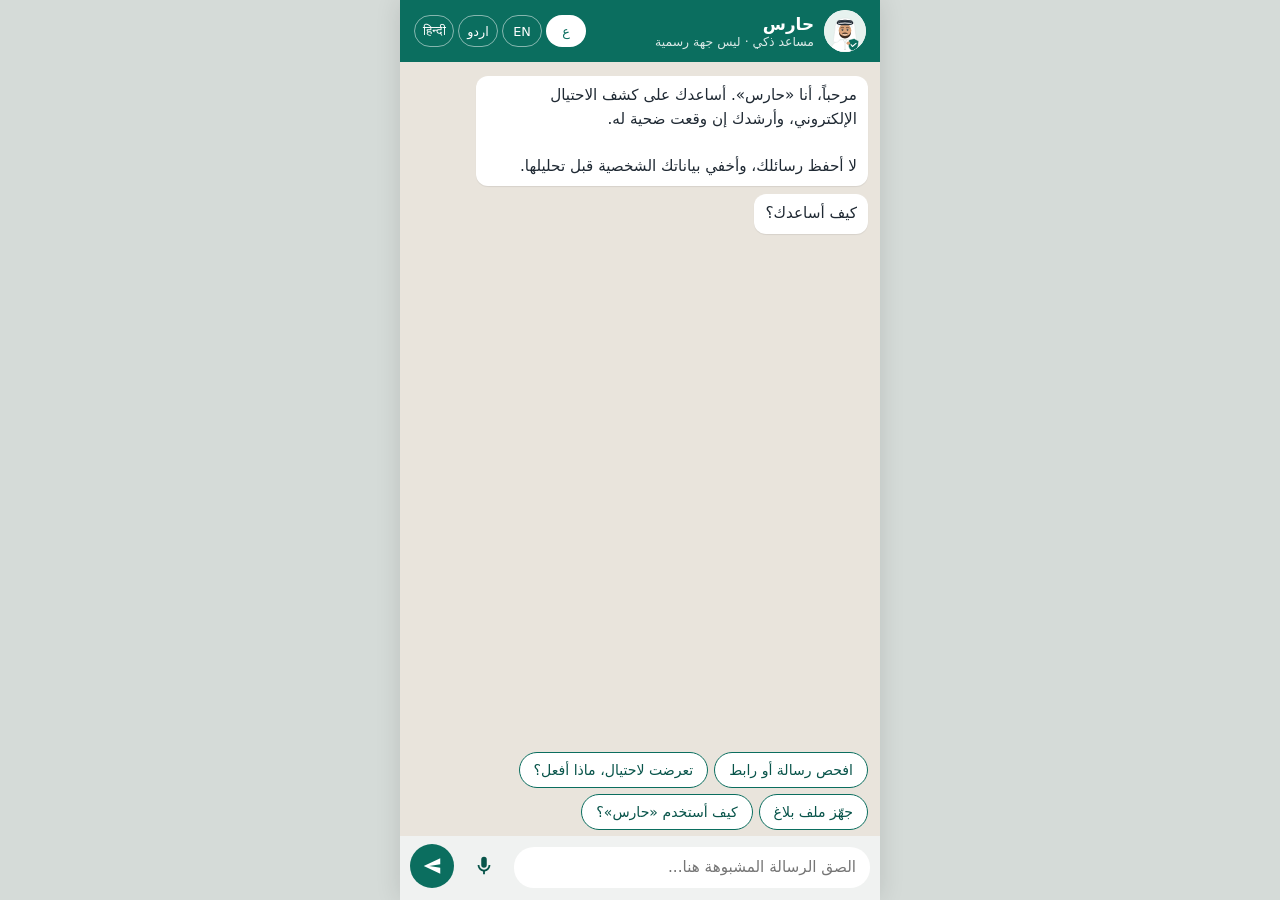
==== frontend/index.html @ fdd02b89 "Visitors (chat and dashboard): resident or visitor at sending; staying emirate, departure, nationali" ====
<!DOCTYPE html>
<html lang="ar" dir="rtl">
<head>
  <meta charset="utf-8">
  <meta name="viewport" content="width=device-width, initial-scale=1">
  <meta name="description" content="حارس: مساعد ذكي يحميك من الاحتيال والجرائم الإلكترونية">
  <title>حارس | Haris</title>
  <link rel="icon" href="haris.svg" type="image/svg+xml">
  <link rel="stylesheet" href="styles.css?v=20261121c">
</head>
<body>
  <main class="phone" aria-label="Haris chat">
    <header class="topbar">
      <div class="avatar" aria-hidden="true">
        <img src="haris.svg" alt="" width="42" height="42">
      </div>
      <div class="who">
        <h1 id="bot-name">حارس</h1>
        <p id="bot-status">مساعد ذكي · ليس جهة رسمية</p>
      </div>
      <nav class="langs" aria-label="Language">
        <button type="button" data-lang="ar" aria-pressed="true">ع</button>
        <button type="button" data-lang="en" aria-pressed="false">EN</button>
        <button type="button" data-lang="ur" aria-pressed="false">اردو</button>
        <button type="button" data-lang="hi" aria-pressed="false" lang="hi">हिन्दी</button>
      </nav>
    </header>

    <section id="chat" class="chat" aria-live="polite" aria-relevant="additions"></section>

    <div id="chips" class="chips" role="group" aria-label="Quick replies"></div>

    <div id="pending" class="pending" aria-live="polite"></div>

    <form id="composer" class="composer" autocomplete="off">
      <button id="attach" class="tool" type="button" aria-label="إرفاق لقطة شاشة" hidden>
        <svg viewBox="0 0 24 24" width="22" height="22" aria-hidden="true"><path fill="currentColor" d="M16.5 6.5v10a4.5 4.5 0 0 1-9 0V5a3 3 0 0 1 6 0v10.5a1.5 1.5 0 0 1-3 0V6.5H9v9a3 3 0 0 0 6 0V5a4.5 4.5 0 0 0-9 0v11.5a6 6 0 0 0 12 0v-10h-1.5Z"/></svg>
      </button>
      <input id="file" type="file" accept="image/*" multiple hidden>
      <label for="input" class="sr-only" id="input-label">اكتب رسالتك</label>
      <textarea id="input" rows="1" maxlength="5000" placeholder="الصق الرسالة المشبوهة هنا..."></textarea>
      <button id="mic" class="tool" type="button" aria-label="تحدّث بدل الكتابة" aria-pressed="false" hidden>
        <svg viewBox="0 0 24 24" width="22" height="22" aria-hidden="true"><path fill="currentColor" d="M12 14a3 3 0 0 0 3-3V5a3 3 0 0 0-6 0v6a3 3 0 0 0 3 3Zm5-3a5 5 0 0 1-10 0H5a7 7 0 0 0 6 6.92V21h2v-3.08A7 7 0 0 0 19 11h-2Z"/></svg>
      </button>
      <button id="send" type="submit" aria-label="Send">
        <svg viewBox="0 0 24 24" width="22" height="22" aria-hidden="true"><path fill="currentColor" d="M3 20.5 21 12 3 3.5v6.6L15 12 3 13.9v6.6Z"/></svg>
      </button>
    </form>
  </main>
  <script src="app.js?v=20261121e"></script>
</body>
</html>
---- frontend/styles.css ----
:root {
  --brand: #0b6e5f;
  --brand-dark: #08544a;
  --bg: #e9e4dc;
  --bubble-in: #ffffff;
  --bubble-out: #d7f5d0;
  --text: #1f2933;
  --muted: #5b6770;
  --high: #b42318;
  --high-bg: #fde8e7;
  --medium: #b54708;
  --medium-bg: #fef0dc;
  --low: #1d6b3a;
  --low-bg: #e3f4e8;
  --radius: 12px;
  font-family: system-ui, "Segoe UI", Tahoma, "Noto Sans Arabic", sans-serif;
}

* { box-sizing: border-box; }

body {
  margin: 0;
  min-height: 100vh;
  background: #d5dbd8;
  color: var(--text);
  display: flex;
  justify-content: center;
}

.phone {
  width: 100%;
  max-width: 480px;
  height: 100vh;
  display: flex;
  flex-direction: column;
  background: var(--bg);
  box-shadow: 0 0 24px rgba(0, 0, 0, .12);
}

.topbar {
  display: flex;
  align-items: center;
  gap: 10px;
  padding: 10px 14px;
  background: var(--brand);
  color: #fff;
}

.avatar {
  width: 42px;
  height: 42px;
  border-radius: 50%;
  background: #fff;
  overflow: hidden;
  flex: none;
}
.avatar img { width: 100%; height: 100%; display: block; }

.who { flex: 1; min-width: 0; }
.who h1 { margin: 0; font-size: 1.05rem; }
.who p { margin: 0; font-size: .78rem; opacity: .85; }

.langs { display: flex; gap: 4px; }
.langs button {
  min-width: 40px;
  min-height: 32px;
  border: 1px solid rgba(255, 255, 255, .5);
  background: transparent;
  color: #fff;
  border-radius: 16px;
  font: inherit;
  font-size: .8rem;
  cursor: pointer;
}
.langs button[aria-pressed="true"] { background: #fff; color: var(--brand); }

.chat {
  flex: 1;
  overflow-y: auto;
  padding: 14px 12px 8px;
  display: flex;
  flex-direction: column;
  gap: 8px;
}

.msg {
  max-width: 86%;
  padding: 8px 11px;
  border-radius: var(--radius);
  background: var(--bubble-in);
  line-height: 1.55;
  font-size: .95rem;
  white-space: pre-wrap;
  word-wrap: break-word;
  box-shadow: 0 1px 1px rgba(0, 0, 0, .08);
  align-self: flex-start;
}
.msg.out { background: var(--bubble-out); align-self: flex-end; }
.msg p { margin: 0 0 6px; }
.msg p:last-child { margin-bottom: 0; }
.msg ul, .msg ol { margin: 4px 0 6px; padding-inline-start: 20px; }
.msg li { margin-bottom: 3px; }
.msg h3 { margin: 8px 0 4px; font-size: .88rem; color: var(--brand-dark); }
.msg .note { font-size: .8rem; color: var(--muted); }
.msg a { color: var(--brand-dark); }

.risk {
  display: flex;
  align-items: center;
  gap: 8px;
  padding: 8px 10px;
  border-radius: 8px;
  margin-bottom: 6px;
  font-weight: 600;
}
.risk .dot { width: 12px; height: 12px; border-radius: 50%; flex: none; }
.risk.high { background: var(--high-bg); color: var(--high); }
.risk.high .dot { background: var(--high); }
.risk.medium { background: var(--medium-bg); color: var(--medium); }
.risk.medium .dot { background: var(--medium); }
.risk.low { background: var(--low-bg); color: var(--low); }
.risk.low .dot { background: var(--low); }
.risk .cat { font-weight: 400; font-size: .82rem; margin-inline-start: auto; }

.link-card {
  font-size: .82rem;
  background: #f4f6f5;
  border-radius: 8px;
  padding: 6px 8px;
  margin: 4px 0;
  direction: ltr;
  text-align: start;
}
.link-card code { word-break: break-all; }
.link-card .flags { direction: inherit; color: var(--high); }
.link-card.official .flags { color: var(--low); }
[dir="rtl"] .link-card .flags { direction: rtl; text-align: right; }

.contact { display: flex; justify-content: space-between; gap: 8px; padding: 4px 0; border-bottom: 1px solid #eef0ef; }
.contact:last-child { border-bottom: 0; }
.contact a { font-weight: 600; direction: ltr; white-space: nowrap; }

.actions { display: flex; flex-wrap: wrap; gap: 6px; margin-top: 6px; }
.actions button {
  border: 1px solid var(--brand);
  background: #fff;
  color: var(--brand-dark);
  border-radius: 16px;
  padding: 6px 12px;
  font: inherit;
  font-size: .85rem;
  cursor: pointer;
}

.typing { display: inline-flex; gap: 4px; padding: 12px 14px; }
.typing span { width: 7px; height: 7px; border-radius: 50%; background: #9aa5ab; animation: blink 1.2s infinite; }
.typing span:nth-child(2) { animation-delay: .2s; }
.typing span:nth-child(3) { animation-delay: .4s; }
@keyframes blink { 0%, 80%, 100% { opacity: .3; } 40% { opacity: 1; } }
@media (prefers-reduced-motion: reduce) { .typing span { animation: none; } }

.chips {
  display: flex;
  flex-wrap: wrap;
  gap: 6px;
  padding: 6px 12px;
}
.chips:empty { display: none; }
.chips button {
  min-height: 36px;
  border: 1px solid var(--brand);
  background: #fff;
  color: var(--brand-dark);
  border-radius: 18px;
  padding: 6px 14px;
  font: inherit;
  font-size: .88rem;
  cursor: pointer;
}
.chips button:hover, .actions button:hover { background: #e8f3f0; }

.composer {
  display: flex;
  align-items: flex-end;
  gap: 8px;
  padding: 8px 10px 12px;
  background: #f0f2f1;
}
.composer textarea {
  flex: 1;
  resize: none;
  max-height: 140px;
  border: 0;
  border-radius: 20px;
  padding: 10px 14px;
  font: inherit;
  font-size: .95rem;
  background: #fff;
  line-height: 1.4;
}
.composer button {
  width: 44px;
  height: 44px;
  border-radius: 50%;
  border: 0;
  background: var(--brand);
  color: #fff;
  display: grid;
  place-items: center;
  cursor: pointer;
  flex: none;
}
[dir="rtl"] .composer #send svg { transform: scaleX(-1); }
.composer button:disabled { opacity: .5; cursor: default; }

:focus-visible { outline: 3px solid #f5b400; outline-offset: 2px; }

.sr-only {
  position: absolute;
  width: 1px;
  height: 1px;
  overflow: hidden;
  clip: rect(0 0 0 0);
  white-space: nowrap;
}

/* composer tools: attach and dictate */
.composer .tool {
  background: transparent;
  color: var(--brand-dark);
}
.composer .tool:hover { background: #e2e8e6; }
.composer .tool.recording { background: var(--high); color: #fff; }
.composer [hidden] { display: none; }
@media (prefers-reduced-motion: no-preference) {
  .composer .tool.recording { animation: pulse 1.4s infinite; }
}
@keyframes pulse { 50% { opacity: .65; } }

/* screenshots waiting to be sent */
.pending { display: flex; gap: 8px; padding: 0 12px 6px; }
.pending:empty { display: none; }
.pending-item { position: relative; }
.pending-item img { width: 56px; height: 56px; object-fit: cover; border-radius: 8px; border: 1px solid #c9d3d0; display: block; }
.pending-item .remove {
  position: absolute; top: -6px; inset-inline-end: -6px;
  width: 22px; height: 22px; border-radius: 50%; border: 0;
  background: #1f2933; color: #fff; font-size: 14px; line-height: 1; cursor: pointer;
}
.msg .thumbs { display: flex; flex-wrap: wrap; gap: 6px; margin-top: 4px; }
.msg .thumbs img { width: 96px; height: 96px; object-fit: cover; border-radius: 8px; }

/* summary card before the file is made */
.summary { display: flex; flex-direction: column; margin-top: 4px; }
.summary-row {
  display: grid; grid-template-columns: 6.5em 1fr auto; gap: 8px; align-items: start;
  padding: 6px 0; border-bottom: 1px solid #eef0ef;
}
.summary-row:last-child { border-bottom: 0; }
.summary-label { color: var(--muted); font-size: .85rem; }
.summary-value { white-space: pre-wrap; word-break: break-word; }
.summary-value.empty { color: #9aa5ab; }
.summary-edit {
  border: 0; background: transparent; color: var(--brand-dark); font: inherit; font-size: .82rem;
  text-decoration: underline; cursor: pointer; padding: 2px 4px; min-height: 28px;
}

/* ---- Campaign radar ---- */
.official-alert { border: 2px solid var(--high); background: #fdecea; border-radius: 10px; padding: 10px 12px; margin: 4px 0 8px; }
.official-alert strong { display: block; color: var(--high); margin-bottom: 4px; }
.official-alert p { margin: 0 0 6px; }
.official-alert .badge { display: inline-block; font-size: 12px; padding: 1px 8px; border-radius: 999px; background: #fff; border: 1px solid var(--high); color: var(--high); }
.radar-line { background: #fff7e0; border-inline-start: 3px solid #f5b400; padding: 6px 10px; border-radius: 6px; font-size: 14px; }

/* ---- How to use ---- */
.guide { padding-inline-start: 22px; margin: 6px 0 8px; }
.guide li { margin-bottom: 8px; }
.guide strong { display: block; color: var(--brand-dark, #0a4740); }

/* Reports sent to the authority (demo): status and messages from the authority */
.case-card { border: 1px solid var(--line, #dde3e8); border-inline-start: 5px solid var(--brand, #0b6e5f); border-radius: 12px; padding: 8px 12px; margin: 6px 0; background: #fff; }
.case-card.new { border-inline-start-color: #98a2ab; }
.case-card.info_requested { border-inline-start-color: #b54708; }
.case-card.closed { opacity: 0.75; }
.case-events { margin: 6px 0 0; padding-inline-start: 18px; font-size: 0.92em; }
.case-events li { margin: 3px 0; }
.case-events q { display: block; quotes: none; background: #f4f6f8; border-radius: 8px; padding: 4px 8px; margin-top: 3px; white-space: pre-wrap; }
.case-events .case-original { display: block; color: var(--muted); font-size: 0.85em; margin-top: 2px; }
.case-events .case-from { display: block; color: var(--brand-dark); font-weight: 700; font-size: 0.82em; margin-top: 3px; }
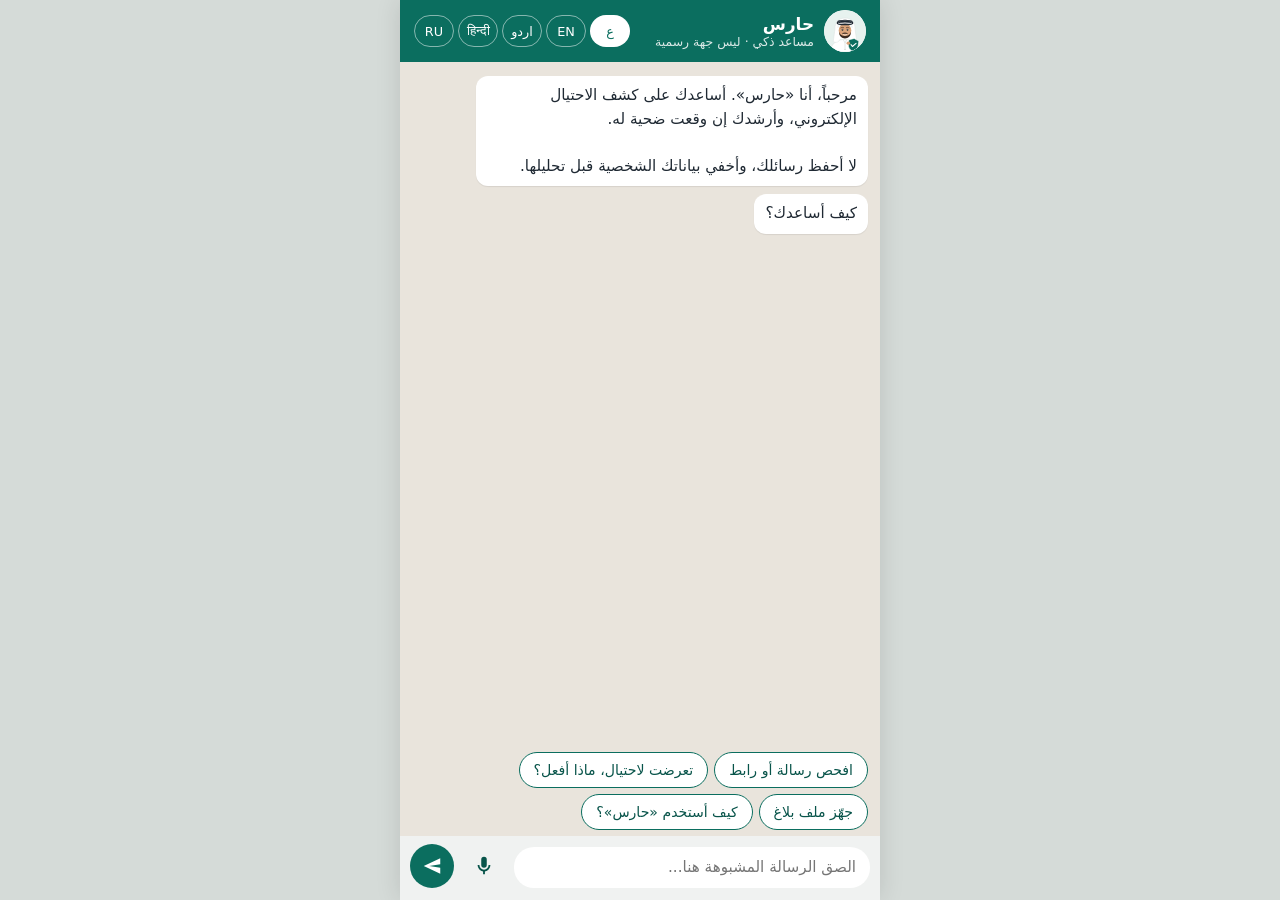
==== commit 5cf0a545: "Russian as a fifth language: chat, results, plans, report, WhatsApp, alerts and inbox texts; Cyrilli" ====
--- a/frontend/index.html
+++ b/frontend/index.html
@@ -23,6 +23,7 @@
         <button type="button" data-lang="en" aria-pressed="false">EN</button>
         <button type="button" data-lang="ur" aria-pressed="false">اردو</button>
         <button type="button" data-lang="hi" aria-pressed="false" lang="hi">हिन्दी</button>
+        <button type="button" data-lang="ru" aria-pressed="false" lang="ru">RU</button>
       </nav>
     </header>
 
@@ -47,6 +48,6 @@
       </button>
     </form>
   </main>
-  <script src="app.js?v=20261121e"></script>
+  <script src="app.js?v=20261121g"></script>
 </body>
 </html>
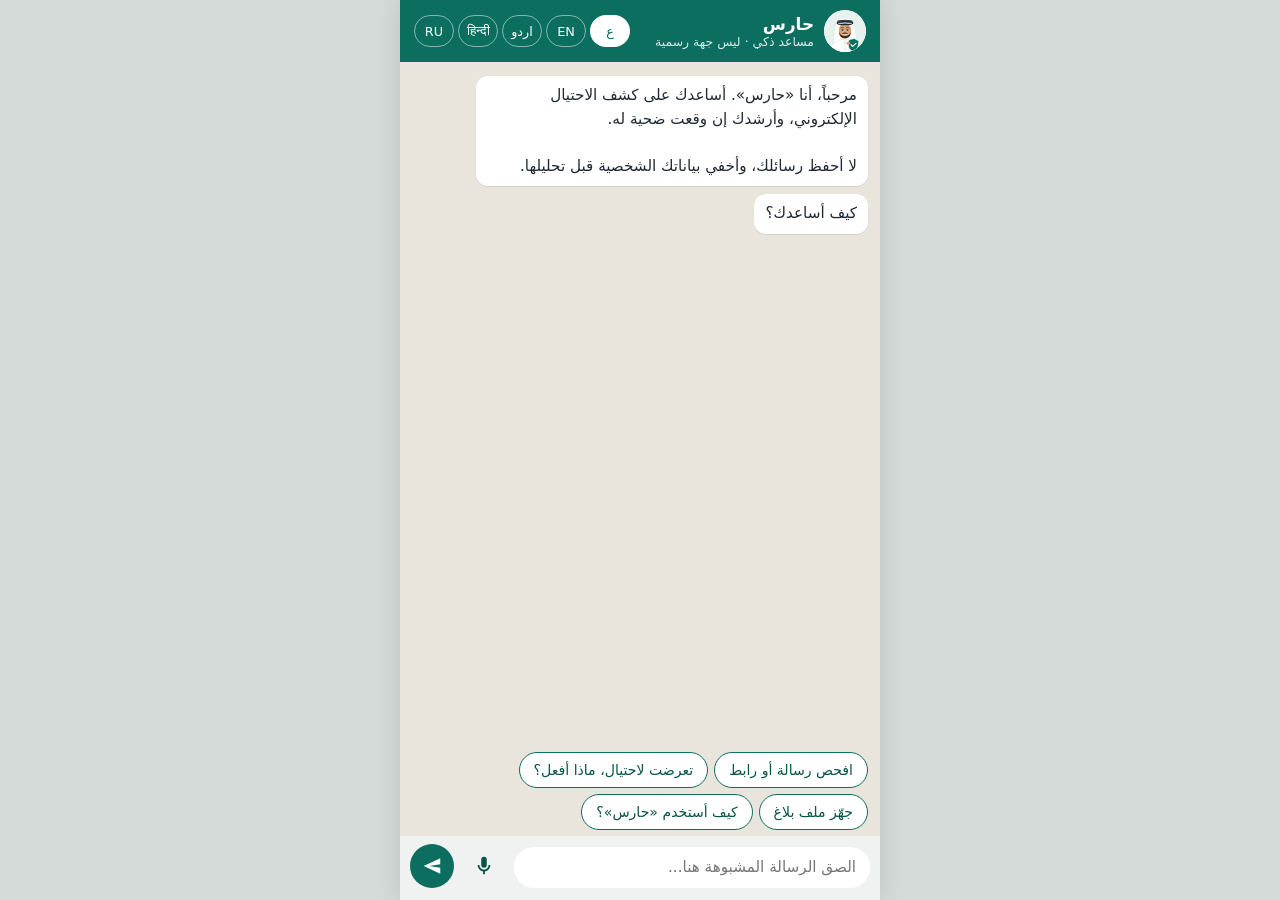
==== commit cc766927: "Children: guided by Haris, report handed to the Child Protection Centre (116111, Hemayati) or sent b" ====
--- a/frontend/index.html
+++ b/frontend/index.html
@@ -48,6 +48,6 @@
       </button>
     </form>
   </main>
-  <script src="app.js?v=20261121g"></script>
+  <script src="app.js?v=20261121h"></script>
 </body>
 </html>
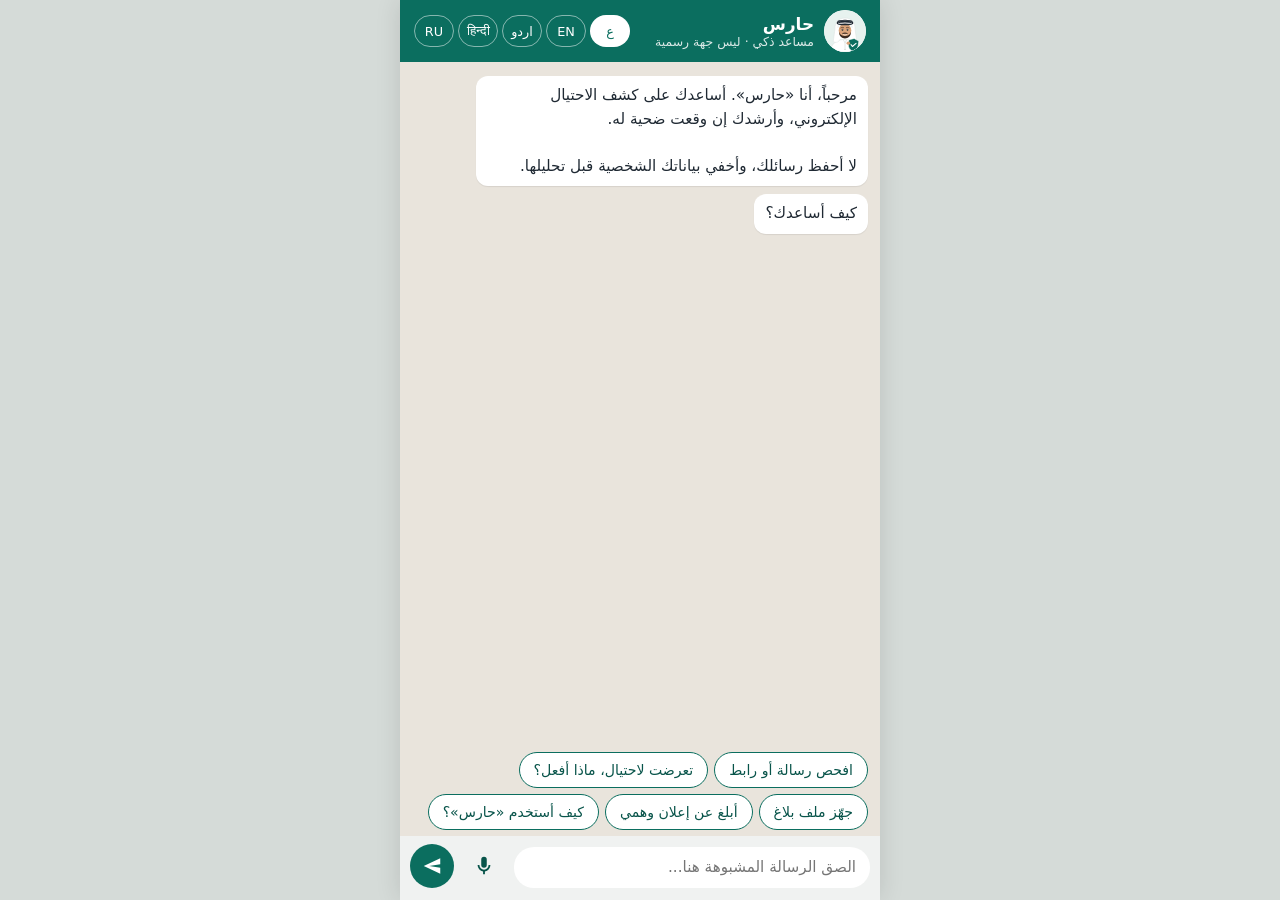
==== commit b1aa9153: "Install Haris on the phone as an app, without WhatsApp or a store The web chat becomes a PWA: a mani" ====
--- a/frontend/index.html
+++ b/frontend/index.html
@@ -3,10 +3,17 @@
 <head>
   <meta charset="utf-8">
   <meta name="viewport" content="width=device-width, initial-scale=1">
+  <meta name="theme-color" content="#0b6e5f">
+  <meta name="apple-mobile-web-app-capable" content="yes">
+  <meta name="mobile-web-app-capable" content="yes">
+  <meta name="apple-mobile-web-app-title" content="حارس">
+  <meta name="apple-mobile-web-app-status-bar-style" content="default">
   <meta name="description" content="حارس: مساعد ذكي يحميك من الاحتيال والجرائم الإلكترونية">
   <title>حارس | Haris</title>
   <link rel="icon" href="haris.svg" type="image/svg+xml">
-  <link rel="stylesheet" href="styles.css?v=20261121c">
+  <link rel="manifest" href="manifest.json">
+  <link rel="apple-touch-icon" href="icons/apple-touch-icon.png">
+  <link rel="stylesheet" href="styles.css?v=20261124a">
 </head>
 <body>
   <main class="phone" aria-label="Haris chat">
@@ -49,5 +56,6 @@
     </form>
   </main>
   <script src="app.js?v=20261121h"></script>
+  <script src="pwa.js?v=20261124a" defer></script>
 </body>
 </html>
--- a/frontend/styles.css
+++ b/frontend/styles.css
@@ -31,6 +31,7 @@
   width: 100%;
   max-width: 480px;
   height: 100vh;
+  height: 100dvh;
   display: flex;
   flex-direction: column;
   background: var(--bg);
@@ -136,6 +137,21 @@
 .link-card.official .flags { color: var(--low); }
 [dir="rtl"] .link-card .flags { direction: rtl; text-align: right; }
 
+.site-card {
+  margin-top: 6px;
+  padding: 6px 8px;
+  border-radius: 6px;
+  background: #fff;
+  border: 1px solid #e3e7e5;
+  border-inline-start: 3px solid var(--low);
+}
+.site-card.risky { border-inline-start-color: var(--high); }
+.site-head { font-weight: 700; font-size: .78rem; direction: inherit; }
+.site-title, .site-facts, .site-clean { font-size: .76rem; color: #5b6560; direction: inherit; }
+.site-title { font-weight: 600; color: #2d3330; }
+.site-card ul { margin: 4px 0 0; padding-inline-start: 16px; direction: inherit; }
+.site-card li { font-size: .78rem; color: var(--high); }
+
 .contact { display: flex; justify-content: space-between; gap: 8px; padding: 4px 0; border-bottom: 1px solid #eef0ef; }
 .contact:last-child { border-bottom: 0; }
 .contact a { font-weight: 600; direction: ltr; white-space: nowrap; }
@@ -287,3 +303,41 @@
 .case-events q { display: block; quotes: none; background: #f4f6f8; border-radius: 8px; padding: 4px 8px; margin-top: 3px; white-space: pre-wrap; }
 .case-events .case-original { display: block; color: var(--muted); font-size: 0.85em; margin-top: 2px; }
 .case-events .case-from { display: block; color: var(--brand-dark); font-weight: 700; font-size: 0.82em; margin-top: 3px; }
+
+/* Install bar: shown when the phone can install Haris as an app */
+.install-bar {
+  display: flex;
+  align-items: center;
+  gap: 10px;
+  padding: 8px 12px;
+  background: #fff;
+  border-bottom: 1px solid rgba(0, 0, 0, .08);
+}
+.install-bar img { border-radius: 9px; flex: none; }
+.install-text { flex: 1; min-width: 0; display: flex; flex-direction: column; gap: 2px; }
+.install-title { font-size: 14px; color: var(--text); }
+.install-hint { font-size: 12px; color: var(--muted); }
+.install-go {
+  flex: none;
+  border: 0;
+  border-radius: 18px;
+  padding: 7px 16px;
+  background: var(--brand);
+  color: #fff;
+  font: inherit;
+  font-size: 14px;
+  cursor: pointer;
+}
+.install-close {
+  flex: none;
+  width: 32px;
+  height: 32px;
+  border: 0;
+  border-radius: 50%;
+  background: transparent;
+  color: var(--muted);
+  font-size: 22px;
+  line-height: 1;
+  cursor: pointer;
+}
+.install-go:focus-visible, .install-close:focus-visible { outline: 2px solid var(--brand-dark); outline-offset: 2px; }
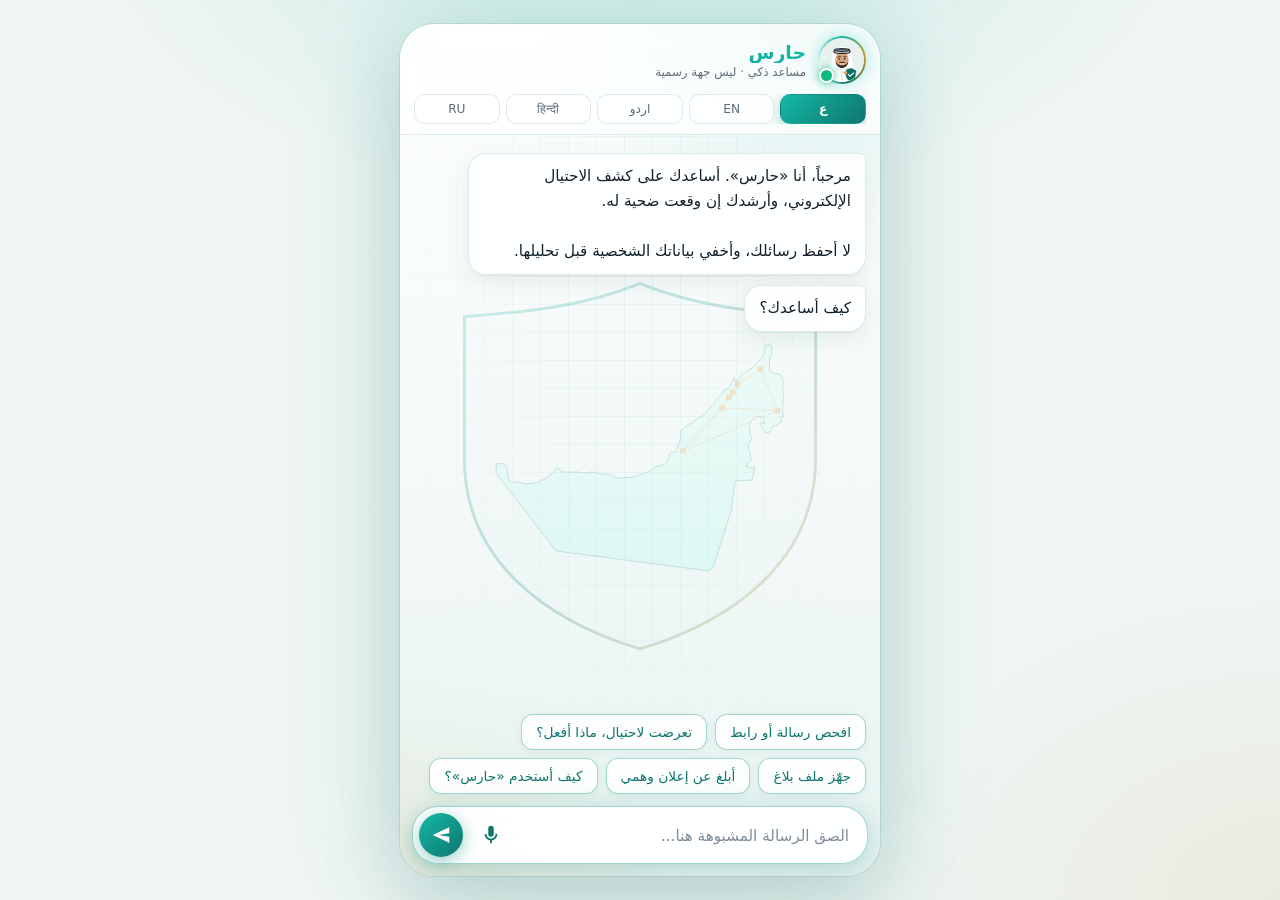
==== commit 9b6c07ff: "Chat redesign: a light assistant from the future, the UAE under a shield, and an opening The chat mo" ====
--- a/frontend/index.html
+++ b/frontend/index.html
@@ -3,7 +3,7 @@
 <head>
   <meta charset="utf-8">
   <meta name="viewport" content="width=device-width, initial-scale=1">
-  <meta name="theme-color" content="#0b6e5f">
+  <meta name="theme-color" content="#f6faf9">
   <meta name="apple-mobile-web-app-capable" content="yes">
   <meta name="mobile-web-app-capable" content="yes">
   <meta name="apple-mobile-web-app-title" content="حارس">
@@ -13,9 +13,27 @@
   <link rel="icon" href="haris.svg" type="image/svg+xml">
   <link rel="manifest" href="manifest.json">
   <link rel="apple-touch-icon" href="icons/apple-touch-icon.png">
-  <link rel="stylesheet" href="styles.css?v=20261124a">
+  <link rel="stylesheet" href="styles.css?v=20261124c">
 </head>
 <body>
+  <svg class="sprite" width="0" height="0" aria-hidden="true" focusable="false"><defs><linearGradient id="g-shield" x1="0" y1="0" x2="1" y2="1"><stop offset="0" stop-color="#14b8a6"/><stop offset=".55" stop-color="#0f766e"/><stop offset="1" stop-color="#c8942f"/></linearGradient><linearGradient id="g-land" x1="0" y1="0" x2="0" y2="1"><stop offset="0" stop-color="#ccfbf1"/><stop offset="1" stop-color="#99f6e4"/></linearGradient></defs><symbol id="uae" viewBox="-8 -8 1016 805"><path pathLength="1" d="M976.7 102.5 L988.9 108.8 L992.8 112.0 L997.3 129.1 L996.6 141.4 L995.5 151.6 L996.6 160.5 L998.8 169.7 L1000.0 174.6 L998.1 188.1 L995.0 224.7 L994.7 229.3 L994.8 232.1 L998.3 252.7 L993.8 253.3 L991.1 254.9 L990.2 256.7 L991.1 264.8 L991.3 267.6 L989.7 271.9 L983.7 274.8 L980.3 277.7 L978.9 280.6 L976.6 282.4 L967.6 286.0 L959.8 288.0 L957.9 297.9 L950.4 307.2 L942.2 308.6 L936.5 307.9 L933.9 306.5 L916.5 277.3 L920.2 273.0 L926.4 275.1 L931.1 278.6 L927.7 260.2 L925.2 255.8 L920.5 253.2 L915.6 252.1 L909.1 251.9 L904.3 253.3 L897.3 257.2 L892.6 261.2 L888.3 266.2 L881.7 274.1 L879.6 280.0 L881.7 309.8 L882.9 316.2 L887.9 328.1 L881.4 340.3 L874.9 347.4 L878.3 367.6 L882.9 381.4 L885.7 404.3 L868.4 424.3 L885.7 431.6 L899.6 427.1 L889.2 472.9 L830.7 476.7 L816.3 582.8 L755.5 772.0 L741.6 789.3 L208.4 719.4 L0.0 450.0 L0.2 417.1 L8.3 416.2 L29.7 417.0 L39.7 435.9 L38.9 441.8 L39.5 447.2 L42.7 466.5 L45.2 473.7 L48.5 477.2 L56.4 479.4 L73.1 479.6 L104.8 486.8 L130.1 483.6 L135.1 482.7 L139.9 481.3 L155.8 476.2 L177.3 464.7 L195.8 448.9 L208.0 432.9 L217.4 431.7 L223.1 438.6 L228.0 444.7 L247.8 445.5 L283.5 445.2 L306.8 448.9 L312.0 448.3 L325.6 445.6 L342.0 445.6 L363.1 453.2 L381.7 452.1 L391.1 452.4 L405.6 456.6 L411.3 460.6 L413.5 464.6 L417.7 466.6 L477.4 463.0 L529.4 444.3 L542.5 434.8 L554.9 426.9 L583.2 419.0 L592.7 411.3 L598.8 400.0 L601.5 392.8 L603.2 382.8 L608.4 376.6 L617.6 377.6 L623.6 375.8 L643.1 325.0 L639.7 312.1 L639.2 305.8 L651.2 293.4 L700.9 258.6 L713.4 253.4 L715.6 251.8 L722.5 246.6 L725.9 243.8 L739.1 228.4 L749.2 216.2 L752.0 212.7 L754.9 209.0 L757.3 204.9 L759.8 201.1 L767.0 192.2 L775.0 183.5 L780.1 178.0 L781.0 176.6 L789.1 165.3 L800.6 157.8 L803.6 154.8 L809.3 153.2 L814.8 142.8 L817.1 139.6 L820.0 130.9 L822.0 124.4 L825.2 118.6 L829.5 114.9 L829.7 116.6 L825.8 122.6 L826.5 127.7 L834.0 127.5 L843.8 125.2 L845.0 120.8 L847.0 114.8 L856.1 105.4 L867.8 96.7 L891.2 83.1 L925.6 46.1 L929.5 35.5 L935.8 13.2 L937.1 4.2 L952.4 0.0 L959.1 15.8 L955.0 40.2 L949.5 57.5 L949.8 79.8 L951.1 95.6 L953.6 96.4 L958.7 98.1 L970.1 104.7 L976.7 102.5 Z"/></symbol></svg>
+  <div id="splash" class="splash" aria-hidden="true">
+    <svg class="splash-art" viewBox="-300 -330 1600 1520">
+      <path class="sh-glow" d="M500 -210 C690 -130 900 -110 1110 -95 L1110 400 C1110 750 830 960 500 1060 C170 960 -110 750 -110 400 L-110 -95 C100 -110 310 -130 500 -210 Z"/>
+      <path class="sh-line" pathLength="1" d="M500 -210 C690 -130 900 -110 1110 -95 L1110 400 C1110 750 830 960 500 1060 C170 960 -110 750 -110 400 L-110 -95 C100 -110 310 -130 500 -210 Z"/>
+      <use class="land" href="#uae" x="-8" y="-8" width="1016" height="805"/>
+      <use class="coast" href="#uae" x="-8" y="-8" width="1016" height="805"/>
+      <line class="link l1" pathLength="1" x1="650" y1="372" x2="785" y2="222"/><line class="link l2" pathLength="1" x1="785" y1="222" x2="808" y2="186"/><line class="link l3" pathLength="1" x1="808" y1="186" x2="822" y2="168"/><line class="link l4" pathLength="1" x1="822" y1="168" x2="838" y2="140"/><line class="link l5" pathLength="1" x1="838" y1="140" x2="918" y2="88"/><line class="link l6" pathLength="1" x1="918" y1="88" x2="978" y2="232"/><line class="link l7" pathLength="1" x1="978" y1="232" x2="785" y2="222"/><line class="link l8" pathLength="1" x1="650" y1="372" x2="978" y2="232"/>
+      <g class="node n1"><circle class="ripple" cx="650" cy="372" r="14"/><circle class="core" cx="650" cy="372" r="11"/></g><g class="node n2"><circle class="ripple" cx="785" cy="222" r="14"/><circle class="core" cx="785" cy="222" r="11"/></g><g class="node n3"><circle class="ripple" cx="808" cy="186" r="14"/><circle class="core" cx="808" cy="186" r="11"/></g><g class="node n4"><circle class="ripple" cx="822" cy="168" r="14"/><circle class="core" cx="822" cy="168" r="11"/></g><g class="node n5"><circle class="ripple" cx="838" cy="140" r="14"/><circle class="core" cx="838" cy="140" r="11"/></g><g class="node n6"><circle class="ripple" cx="918" cy="88" r="14"/><circle class="core" cx="918" cy="88" r="11"/></g><g class="node n7"><circle class="ripple" cx="978" cy="232" r="14"/><circle class="core" cx="978" cy="232" r="11"/></g>
+      <g class="threat t1"><circle class="bug" cx="-110" cy="150" r="40"/><circle class="burst" cx="-110" cy="150" r="40"/></g><g class="threat t2"><circle class="bug" cx="1110" cy="60" r="40"/><circle class="burst" cx="1110" cy="60" r="40"/></g><g class="threat t3"><circle class="bug" cx="-60" cy="700" r="40"/><circle class="burst" cx="-60" cy="700" r="40"/></g><g class="threat t4"><circle class="bug" cx="1050" cy="690" r="40"/><circle class="burst" cx="1050" cy="690" r="40"/></g><g class="threat t5"><circle class="bug" cx="500" cy="-205" r="40"/><circle class="burst" cx="500" cy="-205" r="40"/></g><g class="threat t6"><circle class="bug" cx="260" cy="1000" r="40"/><circle class="burst" cx="260" cy="1000" r="40"/></g>
+    </svg>
+    <div class="splash-text">
+      <strong>حارس</strong>
+      <span>درعك الذكي ضد الجرائم الإلكترونية في الإمارات</span>
+      <small>HARIS · مساعد ذكي · ليس جهة رسمية</small>
+    </div>
+  </div>
+  <script src="splash.js?v=20261124a"></script>
   <main class="phone" aria-label="Haris chat">
     <header class="topbar">
       <div class="avatar" aria-hidden="true">
@@ -33,6 +51,15 @@
         <button type="button" data-lang="ru" aria-pressed="false" lang="ru">RU</button>
       </nav>
     </header>
+
+    <div class="guard-map" aria-hidden="true">
+      <svg viewBox="-160 -260 1320 1360">
+        <path class="sh" d="M500 -210 C690 -130 900 -110 1110 -95 L1110 400 C1110 750 830 960 500 1060 C170 960 -110 750 -110 400 L-110 -95 C100 -110 310 -130 500 -210 Z"/>
+        <use class="land" href="#uae" x="-8" y="-8" width="1016" height="805"/>
+        <line class="link l1" pathLength="1" x1="650" y1="372" x2="785" y2="222"/><line class="link l2" pathLength="1" x1="785" y1="222" x2="808" y2="186"/><line class="link l3" pathLength="1" x1="808" y1="186" x2="822" y2="168"/><line class="link l4" pathLength="1" x1="822" y1="168" x2="838" y2="140"/><line class="link l5" pathLength="1" x1="838" y1="140" x2="918" y2="88"/><line class="link l6" pathLength="1" x1="918" y1="88" x2="978" y2="232"/><line class="link l7" pathLength="1" x1="978" y1="232" x2="785" y2="222"/><line class="link l8" pathLength="1" x1="650" y1="372" x2="978" y2="232"/>
+        <g class="node n1"><circle class="ripple" cx="650" cy="372" r="14"/><circle class="core" cx="650" cy="372" r="11"/></g><g class="node n2"><circle class="ripple" cx="785" cy="222" r="14"/><circle class="core" cx="785" cy="222" r="11"/></g><g class="node n3"><circle class="ripple" cx="808" cy="186" r="14"/><circle class="core" cx="808" cy="186" r="11"/></g><g class="node n4"><circle class="ripple" cx="822" cy="168" r="14"/><circle class="core" cx="822" cy="168" r="11"/></g><g class="node n5"><circle class="ripple" cx="838" cy="140" r="14"/><circle class="core" cx="838" cy="140" r="11"/></g><g class="node n6"><circle class="ripple" cx="918" cy="88" r="14"/><circle class="core" cx="918" cy="88" r="11"/></g><g class="node n7"><circle class="ripple" cx="978" cy="232" r="14"/><circle class="core" cx="978" cy="232" r="11"/></g>
+      </svg>
+    </div>
 
     <section id="chat" class="chat" aria-live="polite" aria-relevant="additions"></section>
 
--- a/frontend/styles.css
+++ b/frontend/styles.css
@@ -1,19 +1,29 @@
+/* Haris: a smart assistant from the future. Light pearl surfaces, an emerald pulse, a touch of gold,
+   and the UAE map under a shield. */
 :root {
-  --brand: #0b6e5f;
-  --brand-dark: #08544a;
-  --bg: #e9e4dc;
-  --bubble-in: #ffffff;
-  --bubble-out: #d7f5d0;
-  --text: #1f2933;
-  --muted: #5b6770;
-  --high: #b42318;
-  --high-bg: #fde8e7;
-  --medium: #b54708;
-  --medium-bg: #fef0dc;
-  --low: #1d6b3a;
-  --low-bg: #e3f4e8;
-  --radius: 12px;
-  font-family: system-ui, "Segoe UI", Tahoma, "Noto Sans Arabic", sans-serif;
+  --pearl: #f6faf9;
+  --mint: #e6f4f1;
+  --surface: rgba(255, 255, 255, .86);
+  --surface-2: rgba(255, 255, 255, .94);
+  --line: rgba(15, 118, 110, .14);
+  --line-strong: rgba(13, 148, 136, .38);
+  --brand: #0d9488;
+  --brand-2: #14b8a6;
+  --brand-deep: #0f766e;
+  --brand-dark: #0b5f58;
+  --gold: #c8942f;
+  --text: #10202b;
+  --muted: #5b6b77;
+  --high: #c62828;
+  --high-bg: #fff1f1;
+  --medium: #b45309;
+  --medium-bg: #fff7e8;
+  --low: #047857;
+  --low-bg: #ecfdf5;
+  --radius: 18px;
+  --shadow: 0 8px 24px rgba(15, 70, 64, .08), 0 1px 2px rgba(15, 70, 64, .06);
+  font-family: system-ui, "SF Arabic", "Segoe UI", Tahoma, "Noto Sans Arabic", sans-serif;
+  color-scheme: light;
 }
 
 * { box-sizing: border-box; }
@@ -21,215 +31,476 @@
 body {
   margin: 0;
   min-height: 100vh;
-  background: #d5dbd8;
+  background:
+    radial-gradient(900px 500px at 50% -10%, rgba(20, 184, 166, .16), transparent 60%),
+    radial-gradient(700px 500px at 100% 100%, rgba(200, 148, 47, .10), transparent 60%),
+    #eef5f3;
   color: var(--text);
   display: flex;
   justify-content: center;
 }
 
+.sprite { position: absolute; width: 0; height: 0; overflow: hidden; }
+
 .phone {
+  position: relative;
+  isolation: isolate;
   width: 100%;
   max-width: 480px;
   height: 100vh;
   height: 100dvh;
   display: flex;
   flex-direction: column;
-  background: var(--bg);
-  box-shadow: 0 0 24px rgba(0, 0, 0, .12);
-}
-
+  overflow: hidden;
+  background:
+    radial-gradient(420px 300px at 90% 0%, rgba(20, 184, 166, .16), transparent 70%),
+    radial-gradient(380px 300px at 0% 100%, rgba(200, 148, 47, .10), transparent 70%),
+    linear-gradient(180deg, #fbfdfd 0%, var(--pearl) 50%, var(--mint) 100%);
+}
+/* A faint holographic grid behind everything */
+.phone::before {
+  content: "";
+  position: absolute;
+  inset: 0;
+  z-index: -1;
+  pointer-events: none;
+  background-image:
+    linear-gradient(rgba(13, 148, 136, .06) 1px, transparent 1px),
+    linear-gradient(90deg, rgba(13, 148, 136, .06) 1px, transparent 1px);
+  background-size: 28px 28px;
+  -webkit-mask-image: radial-gradient(ellipse at 50% 35%, #000 15%, transparent 75%);
+  mask-image: radial-gradient(ellipse at 50% 35%, #000 15%, transparent 75%);
+}
+.topbar, .chat, .chips, .pending, .composer, .install-bar { position: relative; z-index: 1; }
+@media (min-width: 520px) {
+  body { align-items: center; padding: 24px 0; }
+  .phone {
+    height: min(900px, calc(100dvh - 48px));
+    border-radius: 34px;
+    box-shadow: 0 0 0 1px var(--line), 0 30px 80px rgba(15, 70, 64, .18), 0 0 120px rgba(20, 184, 166, .14);
+  }
+}
+
+/* ---- The UAE under a shield, always watching behind the conversation ---- */
+.guard-map {
+  position: absolute;
+  inset: 120px 0 90px;
+  z-index: 0;
+  display: grid;
+  place-items: center;
+  pointer-events: none;
+  opacity: .22;
+}
+.guard-map svg { width: 82%; max-width: 380px; height: auto; overflow: visible; }
+.guard-map .sh { fill: rgba(20, 184, 166, .06); stroke: url(#g-shield); stroke-width: 10; }
+.guard-map .land { fill: url(#g-land); stroke: var(--brand-deep); stroke-width: 3; }
+.guard-map .link { stroke: var(--gold); stroke-width: 4; stroke-dasharray: .03 .02; }
+.guard-map .core { fill: var(--gold); }
+.guard-map .ripple { fill: none; stroke: var(--brand); stroke-width: 4; transform-box: fill-box; transform-origin: center; opacity: 0; }
+@media (prefers-reduced-motion: no-preference) {
+  .guard-map .ripple { animation: ripple 3.6s ease-out infinite; }
+  .guard-map .n2 .ripple { animation-delay: .5s; }
+  .guard-map .n3 .ripple { animation-delay: 1s; }
+  .guard-map .n4 .ripple { animation-delay: 1.5s; }
+  .guard-map .n5 .ripple { animation-delay: 2s; }
+  .guard-map .n6 .ripple { animation-delay: 2.5s; }
+  .guard-map .n7 .ripple { animation-delay: 3s; }
+  .guard-map .link { animation: flow 6s linear infinite; }
+}
+@keyframes ripple { 0% { opacity: .9; transform: scale(1); } 100% { opacity: 0; transform: scale(4.5); } }
+@keyframes flow { to { stroke-dashoffset: -1; } }
+
+/* ---- Opening ---- */
+.splash {
+  position: fixed;
+  inset: 0;
+  z-index: 50;
+  display: flex;
+  flex-direction: column;
+  align-items: center;
+  justify-content: center;
+  gap: 8px;
+  background:
+    radial-gradient(600px 420px at 50% 38%, rgba(20, 184, 166, .18), transparent 70%),
+    linear-gradient(180deg, #fbfdfd, #e8f5f2);
+  cursor: pointer;
+  /* Without JavaScript the opening still steps aside on its own */
+  animation: splash-out .45s ease-in 4s forwards;
+}
+.splash.leave { animation: splash-out .45s ease-in forwards; }
+@keyframes splash-out { to { opacity: 0; visibility: hidden; } }
+.splash-art { width: min(78vw, 360px); height: auto; overflow: visible; }
+.splash .sh-glow { fill: rgba(20, 184, 166, .10); stroke: none; opacity: 0; }
+.splash .sh-line { fill: none; stroke: url(#g-shield); stroke-width: 14; stroke-linejoin: round; stroke-dasharray: 1; stroke-dashoffset: 1; }
+.splash .land { fill: url(#g-land); opacity: 0; }
+.splash .coast { fill: none; stroke: var(--brand-deep); stroke-width: 5; stroke-linejoin: round; stroke-dasharray: 1; stroke-dashoffset: 1; }
+.splash .link { stroke: var(--gold); stroke-width: 5; stroke-linecap: round; stroke-dasharray: 1; stroke-dashoffset: 1; }
+.splash .core { fill: var(--gold); stroke: #fff; stroke-width: 4; transform-box: fill-box; transform-origin: center; transform: scale(0); }
+.splash .ripple { fill: none; stroke: var(--brand); stroke-width: 4; transform-box: fill-box; transform-origin: center; opacity: 0; }
+.splash .bug { fill: #e53935; stroke: #fff; stroke-width: 6; opacity: 0; transform-box: fill-box; transform-origin: center; }
+.splash .burst { fill: none; stroke: #e53935; stroke-width: 6; opacity: 0; transform-box: fill-box; transform-origin: center; }
+.splash-text { display: flex; flex-direction: column; align-items: center; gap: 4px; text-align: center; padding: 0 24px; opacity: 0; }
+.splash-text strong {
+  font-size: 2.6rem;
+  line-height: 1.1;
+  background: linear-gradient(90deg, var(--brand-deep), var(--brand-2), var(--gold));
+  -webkit-background-clip: text;
+  background-clip: text;
+  color: transparent;
+}
+.splash-text span { font-size: 1rem; color: var(--text); font-weight: 600; }
+.splash-text small { font-size: .74rem; color: var(--muted); letter-spacing: .04em; }
+
+.splash.play .coast { animation: draw 1.1s ease-out .1s forwards; }
+.splash.play .land { animation: fade-in .6s ease-out .8s forwards; }
+.splash.play .node .core { animation: pop .35s cubic-bezier(.3, 1.6, .5, 1) forwards; }
+.splash.play .node .ripple { animation: ripple 1.4s ease-out forwards; }
+.splash.play .n1 .core, .splash.play .n1 .ripple { animation-delay: .9s; }
+.splash.play .n2 .core, .splash.play .n2 .ripple { animation-delay: 1s; }
+.splash.play .n3 .core, .splash.play .n3 .ripple { animation-delay: 1.08s; }
+.splash.play .n4 .core, .splash.play .n4 .ripple { animation-delay: 1.16s; }
+.splash.play .n5 .core, .splash.play .n5 .ripple { animation-delay: 1.24s; }
+.splash.play .n6 .core, .splash.play .n6 .ripple { animation-delay: 1.32s; }
+.splash.play .n7 .core, .splash.play .n7 .ripple { animation-delay: 1.4s; }
+.splash.play .link { animation: draw .5s ease-out 1.35s forwards; }
+.splash.play .sh-glow { animation: fade-in .8s ease-out 1.9s forwards; }
+.splash.play .sh-line { animation: draw 1s cubic-bezier(.6, 0, .3, 1) 1.5s forwards, shield-glow 1.2s ease-out 2.5s; }
+.splash.play .bug { animation: threat-in .7s ease-in forwards; }
+.splash.play .burst { animation: burst .6s ease-out forwards; }
+.splash.play .t1 .bug { --dx: -384px; --dy: -96px; animation-delay: 2.15s; }
+.splash.play .t2 .bug { --dx: 408px; --dy: -144px; animation-delay: 2.25s; }
+.splash.play .t3 .bug { --dx: -360px; --dy: 216px; animation-delay: 2.35s; }
+.splash.play .t4 .bug { --dx: 384px; --dy: 288px; animation-delay: 2.2s; }
+.splash.play .t5 .bug { --dx: 0px; --dy: -408px; animation-delay: 2.3s; }
+.splash.play .t6 .bug { --dx: -192px; --dy: 384px; animation-delay: 2.4s; }
+.splash.play .t1 .burst { animation-delay: 2.85s; }
+.splash.play .t2 .burst { animation-delay: 2.95s; }
+.splash.play .t3 .burst { animation-delay: 3.05s; }
+.splash.play .t4 .burst { animation-delay: 2.9s; }
+.splash.play .t5 .burst { animation-delay: 3s; }
+.splash.play .t6 .burst { animation-delay: 3.1s; }
+.splash.play .splash-text { animation: rise .6s ease-out 2.4s forwards; }
+
+@keyframes draw { to { stroke-dashoffset: 0; } }
+@keyframes fade-in { to { opacity: 1; } }
+@keyframes pop { to { transform: scale(1); } }
+@keyframes rise { from { opacity: 0; transform: translateY(10px); } to { opacity: 1; transform: none; } }
+@keyframes threat-in {
+  0% { opacity: 0; transform: translate(var(--dx), var(--dy)) scale(.6); }
+  25% { opacity: 1; }
+  95% { opacity: 1; transform: translate(0, 0) scale(1); }
+  100% { opacity: 0; transform: translate(0, 0) scale(.2); }
+}
+@keyframes burst { 0% { opacity: .9; transform: scale(1); } 100% { opacity: 0; transform: scale(3.2); } }
+@keyframes shield-glow { 0% { filter: drop-shadow(0 0 0 rgba(20, 184, 166, 0)); } 40% { filter: drop-shadow(0 0 22px rgba(20, 184, 166, .9)); } 100% { filter: drop-shadow(0 0 0 rgba(20, 184, 166, 0)); } }
+
+@media (prefers-reduced-motion: reduce) {
+  .splash .coast, .splash .link, .splash .sh-line { stroke-dashoffset: 0; }
+  .splash .land, .splash-text, .splash .sh-glow { opacity: 1; }
+  .splash .core { transform: none; }
+  .splash.play * { animation: none !important; }
+  .splash { animation-delay: 1.2s; }
+}
+
+/* ---- Header ---- */
 .topbar {
   display: flex;
+  flex-wrap: wrap;
   align-items: center;
-  gap: 10px;
-  padding: 10px 14px;
-  background: var(--brand);
+  gap: 10px 12px;
+  padding: max(12px, env(safe-area-inset-top)) 14px 10px;
+  background: rgba(255, 255, 255, .72);
+  border-bottom: 1px solid var(--line);
+  backdrop-filter: blur(14px);
+  -webkit-backdrop-filter: blur(14px);
+  color: var(--text);
+}
+
+/* Haris inside a living ring */
+.avatar {
+  position: relative;
+  width: 48px;
+  height: 48px;
+  border-radius: 50%;
+  flex: none;
+  padding: 2px;
+  box-shadow: 0 0 16px rgba(20, 184, 166, .35);
+}
+.avatar::before {
+  content: "";
+  position: absolute;
+  inset: 0;
+  border-radius: 50%;
+  background: conic-gradient(from 0deg, var(--brand-2), var(--gold), var(--brand-deep), transparent 70%, var(--brand-2));
+}
+.avatar img {
+  position: relative;
+  width: 100%;
+  height: 100%;
+  display: block;
+  border-radius: 50%;
+  background: #e9f5f2;
+}
+.avatar::after {
+  content: "";
+  position: absolute;
+  bottom: 1px;
+  inset-inline-end: 1px;
+  width: 11px;
+  height: 11px;
+  border-radius: 50%;
+  background: #10b981;
+  border: 2px solid #fff;
+  box-shadow: 0 0 8px rgba(16, 185, 129, .8);
+}
+@media (prefers-reduced-motion: no-preference) {
+  .avatar::before { animation: ring 6s linear infinite; }
+  .avatar::after { animation: live 2.4s ease-in-out infinite; }
+}
+@keyframes ring { to { transform: rotate(360deg); } }
+@keyframes live { 50% { box-shadow: 0 0 1px rgba(16, 185, 129, .4); } }
+
+.who { flex: 1; min-width: 0; }
+.who h1 {
+  margin: 0;
+  font-size: 1.18rem;
+  background: linear-gradient(90deg, var(--brand-deep), var(--brand-2));
+  -webkit-background-clip: text;
+  background-clip: text;
+  color: transparent;
+}
+.who p { margin: 2px 0 0; font-size: .74rem; color: var(--muted); }
+
+.langs { display: flex; gap: 6px; width: 100%; overflow-x: auto; scrollbar-width: none; }
+.langs::-webkit-scrollbar { display: none; }
+.langs button {
+  flex: 1;
+  min-width: 44px;
+  min-height: 30px;
+  padding: 0 8px;
+  border: 1px solid var(--line);
+  background: rgba(255, 255, 255, .7);
+  color: var(--muted);
+  border-radius: 10px;
+  font: inherit;
+  font-size: .76rem;
+  cursor: pointer;
+  transition: color .2s, border-color .2s, box-shadow .2s;
+}
+.langs button:hover { color: var(--text); border-color: var(--line-strong); }
+.langs button[aria-pressed="true"] {
   color: #fff;
-}
-
-.avatar {
-  width: 42px;
-  height: 42px;
-  border-radius: 50%;
-  background: #fff;
-  overflow: hidden;
-  flex: none;
-}
-.avatar img { width: 100%; height: 100%; display: block; }
-
-.who { flex: 1; min-width: 0; }
-.who h1 { margin: 0; font-size: 1.05rem; }
-.who p { margin: 0; font-size: .78rem; opacity: .85; }
-
-.langs { display: flex; gap: 4px; }
-.langs button {
-  min-width: 40px;
-  min-height: 32px;
-  border: 1px solid rgba(255, 255, 255, .5);
-  background: transparent;
-  color: #fff;
-  border-radius: 16px;
-  font: inherit;
-  font-size: .8rem;
-  cursor: pointer;
-}
-.langs button[aria-pressed="true"] { background: #fff; color: var(--brand); }
-
+  background: linear-gradient(135deg, var(--brand-2), var(--brand-deep));
+  border-color: transparent;
+  box-shadow: 0 4px 14px rgba(13, 148, 136, .35);
+  font-weight: 700;
+}
+
+/* ---- Conversation ---- */
 .chat {
   flex: 1;
   overflow-y: auto;
-  padding: 14px 12px 8px;
+  padding: 18px 14px 10px;
   display: flex;
   flex-direction: column;
-  gap: 8px;
+  gap: 10px;
+  scrollbar-width: thin;
+  scrollbar-color: rgba(13, 148, 136, .25) transparent;
 }
 
 .msg {
-  max-width: 86%;
-  padding: 8px 11px;
+  position: relative;
+  max-width: 88%;
+  padding: 10px 14px;
   border-radius: var(--radius);
-  background: var(--bubble-in);
-  line-height: 1.55;
+  border-start-start-radius: 6px;
+  background: var(--surface);
+  border: 1px solid var(--line);
+  box-shadow: var(--shadow);
+  backdrop-filter: blur(6px);
+  -webkit-backdrop-filter: blur(6px);
+  line-height: 1.65;
   font-size: .95rem;
   white-space: pre-wrap;
   word-wrap: break-word;
-  box-shadow: 0 1px 1px rgba(0, 0, 0, .08);
   align-self: flex-start;
-}
-.msg.out { background: var(--bubble-out); align-self: flex-end; }
+  color: var(--text);
+}
+.msg.out {
+  align-self: flex-end;
+  border-radius: var(--radius);
+  border-start-end-radius: 6px;
+  background: linear-gradient(135deg, var(--brand-2), var(--brand-deep));
+  border-color: transparent;
+  color: #fff;
+  box-shadow: 0 8px 22px rgba(13, 148, 136, .28);
+}
+@media (prefers-reduced-motion: no-preference) {
+  .msg { animation: arrive .35s ease-out both; }
+}
+@keyframes arrive { from { opacity: 0; transform: translateY(6px) scale(.98); } }
+
 .msg p { margin: 0 0 6px; }
 .msg p:last-child { margin-bottom: 0; }
 .msg ul, .msg ol { margin: 4px 0 6px; padding-inline-start: 20px; }
-.msg li { margin-bottom: 3px; }
-.msg h3 { margin: 8px 0 4px; font-size: .88rem; color: var(--brand-dark); }
-.msg .note { font-size: .8rem; color: var(--muted); }
-.msg a { color: var(--brand-dark); }
-
+.msg li { margin-bottom: 4px; }
+.msg li::marker { color: var(--brand); }
+.msg h3 { margin: 10px 0 4px; font-size: .86rem; color: var(--brand-deep); }
+.msg .note { font-size: .78rem; color: var(--muted); }
+.msg a { color: var(--brand-deep); }
+.msg.out a { color: #fff; }
+
+/* Risk verdict: a status strip with a glowing dot */
 .risk {
   display: flex;
   align-items: center;
-  gap: 8px;
-  padding: 8px 10px;
-  border-radius: 8px;
-  margin-bottom: 6px;
-  font-weight: 600;
+  gap: 10px;
+  padding: 10px 12px;
+  border-radius: 12px;
+  margin-bottom: 8px;
+  font-weight: 700;
+  border: 1px solid transparent;
 }
 .risk .dot { width: 12px; height: 12px; border-radius: 50%; flex: none; }
-.risk.high { background: var(--high-bg); color: var(--high); }
-.risk.high .dot { background: var(--high); }
-.risk.medium { background: var(--medium-bg); color: var(--medium); }
-.risk.medium .dot { background: var(--medium); }
-.risk.low { background: var(--low-bg); color: var(--low); }
-.risk.low .dot { background: var(--low); }
-.risk .cat { font-weight: 400; font-size: .82rem; margin-inline-start: auto; }
+.risk.high { background: var(--high-bg); color: var(--high); border-color: #ffcfcf; }
+.risk.high .dot { background: #e53935; box-shadow: 0 0 10px rgba(229, 57, 53, .7); }
+.risk.medium { background: var(--medium-bg); color: var(--medium); border-color: #fde2b3; }
+.risk.medium .dot { background: #f59e0b; box-shadow: 0 0 10px rgba(245, 158, 11, .7); }
+.risk.low { background: var(--low-bg); color: var(--low); border-color: #bdeed8; }
+.risk.low .dot { background: #10b981; box-shadow: 0 0 10px rgba(16, 185, 129, .7); }
+.risk .cat { font-weight: 400; font-size: .8rem; margin-inline-start: auto; color: var(--muted); }
+@media (prefers-reduced-motion: no-preference) {
+  .risk.high .dot { animation: live 1.6s ease-in-out infinite; }
+}
 
 .link-card {
-  font-size: .82rem;
-  background: #f4f6f5;
-  border-radius: 8px;
-  padding: 6px 8px;
-  margin: 4px 0;
+  font-size: .8rem;
+  background: #f4f9f8;
+  border: 1px solid var(--line);
+  border-radius: 10px;
+  padding: 7px 10px;
+  margin: 6px 0;
   direction: ltr;
   text-align: start;
 }
-.link-card code { word-break: break-all; }
+.link-card code { word-break: break-all; color: #1f3a44; font-family: ui-monospace, "SF Mono", Menlo, monospace; }
 .link-card .flags { direction: inherit; color: var(--high); }
 .link-card.official .flags { color: var(--low); }
 [dir="rtl"] .link-card .flags { direction: rtl; text-align: right; }
 
 .site-card {
-  margin-top: 6px;
-  padding: 6px 8px;
-  border-radius: 6px;
+  margin-top: 8px;
+  padding: 8px 10px;
+  border-radius: 10px;
   background: #fff;
-  border: 1px solid #e3e7e5;
+  border: 1px solid var(--line);
   border-inline-start: 3px solid var(--low);
 }
 .site-card.risky { border-inline-start-color: var(--high); }
 .site-head { font-weight: 700; font-size: .78rem; direction: inherit; }
-.site-title, .site-facts, .site-clean { font-size: .76rem; color: #5b6560; direction: inherit; }
-.site-title { font-weight: 600; color: #2d3330; }
+.site-title, .site-facts, .site-clean { font-size: .76rem; color: var(--muted); direction: inherit; }
+.site-title { font-weight: 600; color: var(--text); }
 .site-card ul { margin: 4px 0 0; padding-inline-start: 16px; direction: inherit; }
 .site-card li { font-size: .78rem; color: var(--high); }
 
-.contact { display: flex; justify-content: space-between; gap: 8px; padding: 4px 0; border-bottom: 1px solid #eef0ef; }
+.contact { display: flex; justify-content: space-between; gap: 8px; padding: 6px 0; border-bottom: 1px solid var(--line); }
 .contact:last-child { border-bottom: 0; }
-.contact a { font-weight: 600; direction: ltr; white-space: nowrap; }
-
-.actions { display: flex; flex-wrap: wrap; gap: 6px; margin-top: 6px; }
-.actions button {
-  border: 1px solid var(--brand);
-  background: #fff;
-  color: var(--brand-dark);
-  border-radius: 16px;
-  padding: 6px 12px;
+.contact a { font-weight: 700; direction: ltr; white-space: nowrap; color: var(--brand-deep); text-decoration: none; }
+
+.actions { display: flex; flex-wrap: wrap; gap: 6px; margin-top: 8px; }
+.actions button,
+.chips button {
+  min-height: 36px;
+  border: 1px solid var(--line-strong);
+  background: rgba(255, 255, 255, .85);
+  color: var(--brand-deep);
+  border-radius: 12px;
+  padding: 6px 14px;
   font: inherit;
-  font-size: .85rem;
+  font-size: .86rem;
   cursor: pointer;
-}
-
-.typing { display: inline-flex; gap: 4px; padding: 12px 14px; }
-.typing span { width: 7px; height: 7px; border-radius: 50%; background: #9aa5ab; animation: blink 1.2s infinite; }
+  box-shadow: 0 2px 8px rgba(15, 70, 64, .06);
+  transition: background .2s, box-shadow .2s, transform .1s;
+}
+.actions button:hover,
+.chips button:hover { background: #eefaf7; box-shadow: 0 4px 16px rgba(13, 148, 136, .2); }
+.actions button:active,
+.chips button:active { transform: scale(.97); }
+
+/* Thinking: three pulses of light */
+.typing { display: inline-flex; gap: 5px; padding: 14px 16px; }
+.typing span {
+  width: 7px;
+  height: 7px;
+  border-radius: 50%;
+  background: var(--brand-2);
+  box-shadow: 0 0 8px rgba(20, 184, 166, .8);
+  animation: blink 1.2s infinite;
+}
 .typing span:nth-child(2) { animation-delay: .2s; }
 .typing span:nth-child(3) { animation-delay: .4s; }
-@keyframes blink { 0%, 80%, 100% { opacity: .3; } 40% { opacity: 1; } }
-@media (prefers-reduced-motion: reduce) { .typing span { animation: none; } }
+@keyframes blink { 0%, 80%, 100% { opacity: .3; transform: translateY(0); } 40% { opacity: 1; transform: translateY(-3px); } }
+@media (prefers-reduced-motion: reduce) { .typing span { animation: none; opacity: .8; } }
 
 .chips {
   display: flex;
   flex-wrap: wrap;
+  gap: 8px;
+  padding: 8px 14px;
+}
+.chips:empty { display: none; }
+
+/* ---- Composer: a floating command bar ---- */
+.composer {
+  display: flex;
+  align-items: flex-end;
   gap: 6px;
-  padding: 6px 12px;
-}
-.chips:empty { display: none; }
-.chips button {
-  min-height: 36px;
-  border: 1px solid var(--brand);
-  background: #fff;
-  color: var(--brand-dark);
-  border-radius: 18px;
-  padding: 6px 14px;
-  font: inherit;
-  font-size: .88rem;
-  cursor: pointer;
-}
-.chips button:hover, .actions button:hover { background: #e8f3f0; }
-
-.composer {
-  display: flex;
-  align-items: flex-end;
-  gap: 8px;
-  padding: 8px 10px 12px;
-  background: #f0f2f1;
-}
+  margin: 4px 12px max(12px, env(safe-area-inset-bottom));
+  padding: 6px;
+  border-radius: 26px;
+  background: var(--surface-2);
+  border: 1px solid var(--line-strong);
+  box-shadow: 0 10px 28px rgba(15, 70, 64, .14), 0 0 26px rgba(20, 184, 166, .12);
+  backdrop-filter: blur(14px);
+  -webkit-backdrop-filter: blur(14px);
+  transition: box-shadow .2s, border-color .2s;
+}
+.composer:focus-within { border-color: var(--brand); box-shadow: 0 10px 28px rgba(15, 70, 64, .14), 0 0 30px rgba(20, 184, 166, .3); }
 .composer textarea {
   flex: 1;
   resize: none;
   max-height: 140px;
   border: 0;
   border-radius: 20px;
-  padding: 10px 14px;
+  padding: 10px 12px;
   font: inherit;
   font-size: .95rem;
-  background: #fff;
-  line-height: 1.4;
-}
+  background: transparent;
+  color: var(--text);
+  line-height: 1.45;
+  outline: none;
+}
+.composer textarea::placeholder { color: #7d8d98; }
 .composer button {
   width: 44px;
   height: 44px;
   border-radius: 50%;
   border: 0;
-  background: var(--brand);
+  background: linear-gradient(135deg, var(--brand-2), var(--brand-deep));
   color: #fff;
   display: grid;
   place-items: center;
   cursor: pointer;
   flex: none;
-}
+  box-shadow: 0 4px 16px rgba(13, 148, 136, .45);
+  transition: transform .1s, box-shadow .2s;
+}
+.composer button:active { transform: scale(.94); }
 [dir="rtl"] .composer #send svg { transform: scaleX(-1); }
-.composer button:disabled { opacity: .5; cursor: default; }
-
-:focus-visible { outline: 3px solid #f5b400; outline-offset: 2px; }
+.composer button:disabled { opacity: .45; cursor: default; box-shadow: none; }
+
+:focus-visible { outline: 2px solid var(--gold); outline-offset: 2px; }
+.composer textarea:focus-visible { outline: none; }
 
 .sr-only {
   position: absolute;
@@ -243,89 +514,116 @@
 /* composer tools: attach and dictate */
 .composer .tool {
   background: transparent;
-  color: var(--brand-dark);
-}
-.composer .tool:hover { background: #e2e8e6; }
-.composer .tool.recording { background: var(--high); color: #fff; }
+  color: var(--brand-deep);
+  box-shadow: none;
+}
+.composer .tool:hover { background: rgba(13, 148, 136, .1); }
+.composer .tool.recording { background: #e53935; color: #fff; box-shadow: 0 0 20px rgba(229, 57, 53, .55); }
 .composer [hidden] { display: none; }
 @media (prefers-reduced-motion: no-preference) {
   .composer .tool.recording { animation: pulse 1.4s infinite; }
 }
-@keyframes pulse { 50% { opacity: .65; } }
+@keyframes pulse { 50% { box-shadow: 0 0 4px rgba(229, 57, 53, .3); } }
 
 /* screenshots waiting to be sent */
-.pending { display: flex; gap: 8px; padding: 0 12px 6px; }
+.pending { display: flex; gap: 8px; padding: 0 14px 6px; }
 .pending:empty { display: none; }
 .pending-item { position: relative; }
-.pending-item img { width: 56px; height: 56px; object-fit: cover; border-radius: 8px; border: 1px solid #c9d3d0; display: block; }
+.pending-item img { width: 56px; height: 56px; object-fit: cover; border-radius: 12px; border: 1px solid var(--line-strong); display: block; }
 .pending-item .remove {
   position: absolute; top: -6px; inset-inline-end: -6px;
   width: 22px; height: 22px; border-radius: 50%; border: 0;
-  background: #1f2933; color: #fff; font-size: 14px; line-height: 1; cursor: pointer;
+  background: var(--text); color: #fff; font-size: 14px; line-height: 1; cursor: pointer;
 }
 .msg .thumbs { display: flex; flex-wrap: wrap; gap: 6px; margin-top: 4px; }
-.msg .thumbs img { width: 96px; height: 96px; object-fit: cover; border-radius: 8px; }
+.msg .thumbs img { width: 96px; height: 96px; object-fit: cover; border-radius: 12px; }
 
 /* summary card before the file is made */
-.summary { display: flex; flex-direction: column; margin-top: 4px; }
+.summary { display: flex; flex-direction: column; margin-top: 6px; }
 .summary-row {
   display: grid; grid-template-columns: 6.5em 1fr auto; gap: 8px; align-items: start;
-  padding: 6px 0; border-bottom: 1px solid #eef0ef;
+  padding: 7px 0; border-bottom: 1px solid var(--line);
 }
 .summary-row:last-child { border-bottom: 0; }
-.summary-label { color: var(--muted); font-size: .85rem; }
+.summary-label { color: var(--muted); font-size: .84rem; }
 .summary-value { white-space: pre-wrap; word-break: break-word; }
-.summary-value.empty { color: #9aa5ab; }
+.summary-value.empty { color: #9aa7b0; }
 .summary-edit {
-  border: 0; background: transparent; color: var(--brand-dark); font: inherit; font-size: .82rem;
+  border: 0; background: transparent; color: var(--brand-deep); font: inherit; font-size: .82rem;
   text-decoration: underline; cursor: pointer; padding: 2px 4px; min-height: 28px;
 }
 
 /* ---- Campaign radar ---- */
-.official-alert { border: 2px solid var(--high); background: #fdecea; border-radius: 10px; padding: 10px 12px; margin: 4px 0 8px; }
+.official-alert {
+  border: 1px solid #f5b5b5;
+  background: linear-gradient(135deg, #fff1f1, #fff8f8);
+  border-radius: 14px;
+  padding: 10px 12px;
+  margin: 4px 0 8px;
+  box-shadow: 0 6px 20px rgba(198, 40, 40, .08);
+}
 .official-alert strong { display: block; color: var(--high); margin-bottom: 4px; }
 .official-alert p { margin: 0 0 6px; }
 .official-alert .badge { display: inline-block; font-size: 12px; padding: 1px 8px; border-radius: 999px; background: #fff; border: 1px solid var(--high); color: var(--high); }
-.radar-line { background: #fff7e0; border-inline-start: 3px solid #f5b400; padding: 6px 10px; border-radius: 6px; font-size: 14px; }
+.radar-line {
+  background: #fff9ec;
+  border: 1px solid #f3dfb2;
+  border-inline-start: 3px solid var(--gold);
+  padding: 7px 10px;
+  border-radius: 10px;
+  font-size: 14px;
+  color: #6b4a0e;
+}
 
 /* ---- How to use ---- */
 .guide { padding-inline-start: 22px; margin: 6px 0 8px; }
 .guide li { margin-bottom: 8px; }
-.guide strong { display: block; color: var(--brand-dark, #0a4740); }
+.guide strong { display: block; color: var(--brand-deep); }
 
 /* Reports sent to the authority (demo): status and messages from the authority */
-.case-card { border: 1px solid var(--line, #dde3e8); border-inline-start: 5px solid var(--brand, #0b6e5f); border-radius: 12px; padding: 8px 12px; margin: 6px 0; background: #fff; }
+.case-card {
+  border: 1px solid var(--line);
+  border-inline-start: 4px solid var(--brand);
+  border-radius: 12px;
+  padding: 8px 12px;
+  margin: 6px 0;
+  background: #fff;
+}
 .case-card.new { border-inline-start-color: #98a2ab; }
-.case-card.info_requested { border-inline-start-color: #b54708; }
-.case-card.closed { opacity: 0.75; }
-.case-events { margin: 6px 0 0; padding-inline-start: 18px; font-size: 0.92em; }
+.case-card.info_requested { border-inline-start-color: var(--medium); }
+.case-card.closed { opacity: .72; }
+.case-events { margin: 6px 0 0; padding-inline-start: 18px; font-size: .92em; }
 .case-events li { margin: 3px 0; }
-.case-events q { display: block; quotes: none; background: #f4f6f8; border-radius: 8px; padding: 4px 8px; margin-top: 3px; white-space: pre-wrap; }
-.case-events .case-original { display: block; color: var(--muted); font-size: 0.85em; margin-top: 2px; }
-.case-events .case-from { display: block; color: var(--brand-dark); font-weight: 700; font-size: 0.82em; margin-top: 3px; }
+.case-events q { display: block; quotes: none; background: #f4f8f8; border-radius: 8px; padding: 4px 8px; margin-top: 3px; white-space: pre-wrap; }
+.case-events .case-original { display: block; color: var(--muted); font-size: .85em; margin-top: 2px; }
+.case-events .case-from { display: block; color: var(--brand-deep); font-weight: 700; font-size: .82em; margin-top: 3px; }
 
 /* Install bar: shown when the phone can install Haris as an app */
 .install-bar {
   display: flex;
   align-items: center;
   gap: 10px;
-  padding: 8px 12px;
-  background: #fff;
-  border-bottom: 1px solid rgba(0, 0, 0, .08);
-}
-.install-bar img { border-radius: 9px; flex: none; }
+  margin: 10px 12px 0;
+  padding: 8px 10px;
+  border-radius: 16px;
+  background: var(--surface-2);
+  border: 1px solid var(--line-strong);
+  box-shadow: var(--shadow);
+}
+.install-bar img { border-radius: 10px; flex: none; }
 .install-text { flex: 1; min-width: 0; display: flex; flex-direction: column; gap: 2px; }
 .install-title { font-size: 14px; color: var(--text); }
 .install-hint { font-size: 12px; color: var(--muted); }
 .install-go {
   flex: none;
   border: 0;
-  border-radius: 18px;
+  border-radius: 12px;
   padding: 7px 16px;
-  background: var(--brand);
+  background: linear-gradient(135deg, var(--brand-2), var(--brand-deep));
   color: #fff;
   font: inherit;
   font-size: 14px;
+  font-weight: 700;
   cursor: pointer;
 }
 .install-close {
@@ -340,4 +638,4 @@
   line-height: 1;
   cursor: pointer;
 }
-.install-go:focus-visible, .install-close:focus-visible { outline: 2px solid var(--brand-dark); outline-offset: 2px; }
+.install-go:focus-visible, .install-close:focus-visible { outline: 2px solid var(--gold); outline-offset: 2px; }
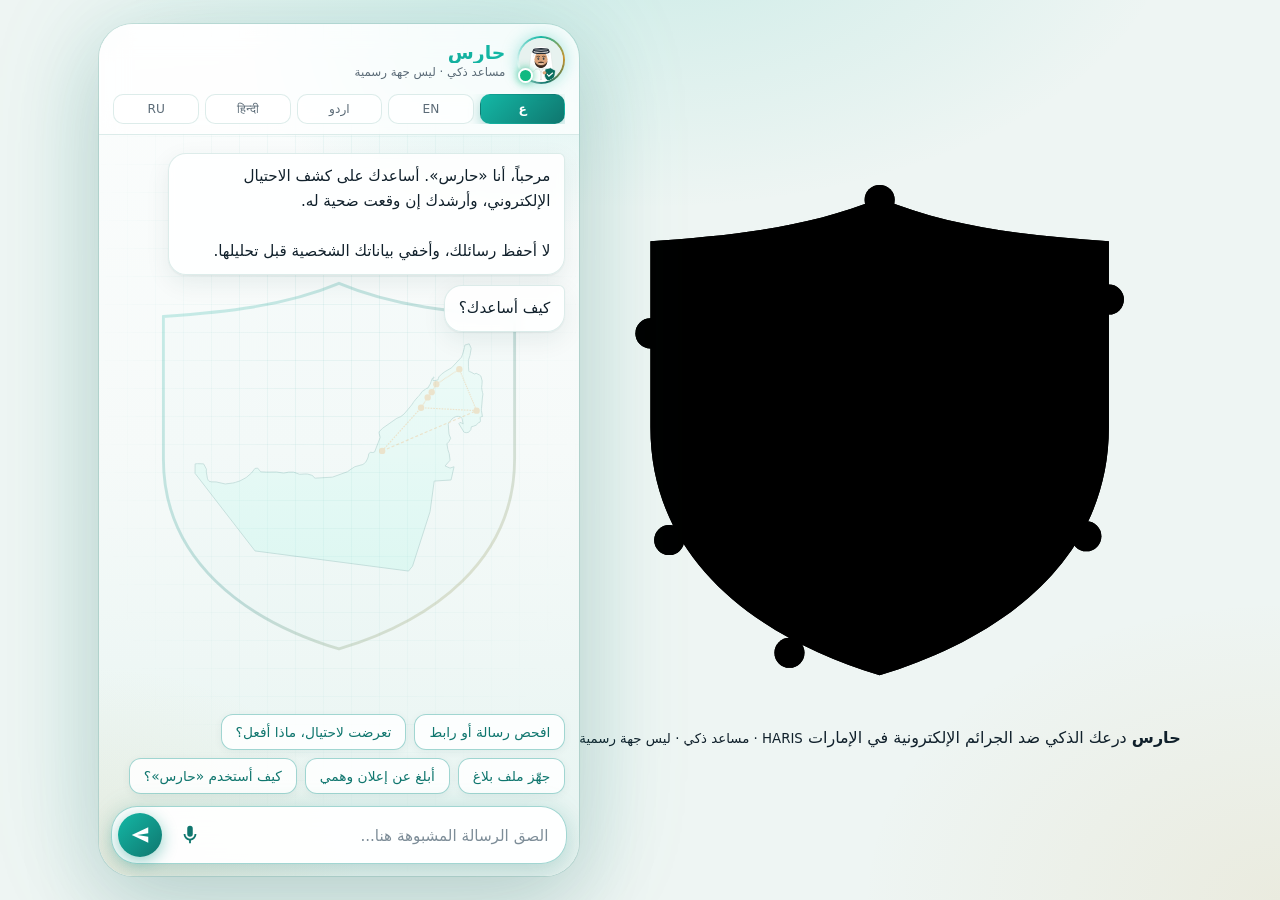
==== commit 12af8a86: "App: real voice notes, heard on the server like WhatsApp The mic in the app now records a voice note" ====
--- a/frontend/index.html
+++ b/frontend/index.html
@@ -82,7 +82,7 @@
       </button>
     </form>
   </main>
-  <script src="app.js?v=20261121h"></script>
+  <script src="app.js?v=20261124v"></script>
   <script src="pwa.js?v=20261124a" defer></script>
 </body>
 </html>
--- a/frontend/styles.css
+++ b/frontend/styles.css
@@ -110,98 +110,6 @@
 @keyframes ripple { 0% { opacity: .9; transform: scale(1); } 100% { opacity: 0; transform: scale(4.5); } }
 @keyframes flow { to { stroke-dashoffset: -1; } }
 
-/* ---- Opening ---- */
-.splash {
-  position: fixed;
-  inset: 0;
-  z-index: 50;
-  display: flex;
-  flex-direction: column;
-  align-items: center;
-  justify-content: center;
-  gap: 8px;
-  background:
-    radial-gradient(600px 420px at 50% 38%, rgba(20, 184, 166, .18), transparent 70%),
-    linear-gradient(180deg, #fbfdfd, #e8f5f2);
-  cursor: pointer;
-  /* Without JavaScript the opening still steps aside on its own */
-  animation: splash-out .45s ease-in 4s forwards;
-}
-.splash.leave { animation: splash-out .45s ease-in forwards; }
-@keyframes splash-out { to { opacity: 0; visibility: hidden; } }
-.splash-art { width: min(78vw, 360px); height: auto; overflow: visible; }
-.splash .sh-glow { fill: rgba(20, 184, 166, .10); stroke: none; opacity: 0; }
-.splash .sh-line { fill: none; stroke: url(#g-shield); stroke-width: 14; stroke-linejoin: round; stroke-dasharray: 1; stroke-dashoffset: 1; }
-.splash .land { fill: url(#g-land); opacity: 0; }
-.splash .coast { fill: none; stroke: var(--brand-deep); stroke-width: 5; stroke-linejoin: round; stroke-dasharray: 1; stroke-dashoffset: 1; }
-.splash .link { stroke: var(--gold); stroke-width: 5; stroke-linecap: round; stroke-dasharray: 1; stroke-dashoffset: 1; }
-.splash .core { fill: var(--gold); stroke: #fff; stroke-width: 4; transform-box: fill-box; transform-origin: center; transform: scale(0); }
-.splash .ripple { fill: none; stroke: var(--brand); stroke-width: 4; transform-box: fill-box; transform-origin: center; opacity: 0; }
-.splash .bug { fill: #e53935; stroke: #fff; stroke-width: 6; opacity: 0; transform-box: fill-box; transform-origin: center; }
-.splash .burst { fill: none; stroke: #e53935; stroke-width: 6; opacity: 0; transform-box: fill-box; transform-origin: center; }
-.splash-text { display: flex; flex-direction: column; align-items: center; gap: 4px; text-align: center; padding: 0 24px; opacity: 0; }
-.splash-text strong {
-  font-size: 2.6rem;
-  line-height: 1.1;
-  background: linear-gradient(90deg, var(--brand-deep), var(--brand-2), var(--gold));
-  -webkit-background-clip: text;
-  background-clip: text;
-  color: transparent;
-}
-.splash-text span { font-size: 1rem; color: var(--text); font-weight: 600; }
-.splash-text small { font-size: .74rem; color: var(--muted); letter-spacing: .04em; }
-
-.splash.play .coast { animation: draw 1.1s ease-out .1s forwards; }
-.splash.play .land { animation: fade-in .6s ease-out .8s forwards; }
-.splash.play .node .core { animation: pop .35s cubic-bezier(.3, 1.6, .5, 1) forwards; }
-.splash.play .node .ripple { animation: ripple 1.4s ease-out forwards; }
-.splash.play .n1 .core, .splash.play .n1 .ripple { animation-delay: .9s; }
-.splash.play .n2 .core, .splash.play .n2 .ripple { animation-delay: 1s; }
-.splash.play .n3 .core, .splash.play .n3 .ripple { animation-delay: 1.08s; }
-.splash.play .n4 .core, .splash.play .n4 .ripple { animation-delay: 1.16s; }
-.splash.play .n5 .core, .splash.play .n5 .ripple { animation-delay: 1.24s; }
-.splash.play .n6 .core, .splash.play .n6 .ripple { animation-delay: 1.32s; }
-.splash.play .n7 .core, .splash.play .n7 .ripple { animation-delay: 1.4s; }
-.splash.play .link { animation: draw .5s ease-out 1.35s forwards; }
-.splash.play .sh-glow { animation: fade-in .8s ease-out 1.9s forwards; }
-.splash.play .sh-line { animation: draw 1s cubic-bezier(.6, 0, .3, 1) 1.5s forwards, shield-glow 1.2s ease-out 2.5s; }
-.splash.play .bug { animation: threat-in .7s ease-in forwards; }
-.splash.play .burst { animation: burst .6s ease-out forwards; }
-.splash.play .t1 .bug { --dx: -384px; --dy: -96px; animation-delay: 2.15s; }
-.splash.play .t2 .bug { --dx: 408px; --dy: -144px; animation-delay: 2.25s; }
-.splash.play .t3 .bug { --dx: -360px; --dy: 216px; animation-delay: 2.35s; }
-.splash.play .t4 .bug { --dx: 384px; --dy: 288px; animation-delay: 2.2s; }
-.splash.play .t5 .bug { --dx: 0px; --dy: -408px; animation-delay: 2.3s; }
-.splash.play .t6 .bug { --dx: -192px; --dy: 384px; animation-delay: 2.4s; }
-.splash.play .t1 .burst { animation-delay: 2.85s; }
-.splash.play .t2 .burst { animation-delay: 2.95s; }
-.splash.play .t3 .burst { animation-delay: 3.05s; }
-.splash.play .t4 .burst { animation-delay: 2.9s; }
-.splash.play .t5 .burst { animation-delay: 3s; }
-.splash.play .t6 .burst { animation-delay: 3.1s; }
-.splash.play .splash-text { animation: rise .6s ease-out 2.4s forwards; }
-
-@keyframes draw { to { stroke-dashoffset: 0; } }
-@keyframes fade-in { to { opacity: 1; } }
-@keyframes pop { to { transform: scale(1); } }
-@keyframes rise { from { opacity: 0; transform: translateY(10px); } to { opacity: 1; transform: none; } }
-@keyframes threat-in {
-  0% { opacity: 0; transform: translate(var(--dx), var(--dy)) scale(.6); }
-  25% { opacity: 1; }
-  95% { opacity: 1; transform: translate(0, 0) scale(1); }
-  100% { opacity: 0; transform: translate(0, 0) scale(.2); }
-}
-@keyframes burst { 0% { opacity: .9; transform: scale(1); } 100% { opacity: 0; transform: scale(3.2); } }
-@keyframes shield-glow { 0% { filter: drop-shadow(0 0 0 rgba(20, 184, 166, 0)); } 40% { filter: drop-shadow(0 0 22px rgba(20, 184, 166, .9)); } 100% { filter: drop-shadow(0 0 0 rgba(20, 184, 166, 0)); } }
-
-@media (prefers-reduced-motion: reduce) {
-  .splash .coast, .splash .link, .splash .sh-line { stroke-dashoffset: 0; }
-  .splash .land, .splash-text, .splash .sh-glow { opacity: 1; }
-  .splash .core { transform: none; }
-  .splash.play * { animation: none !important; }
-  .splash { animation-delay: 1.2s; }
-}
-
 /* ---- Header ---- */
 .topbar {
   display: flex;
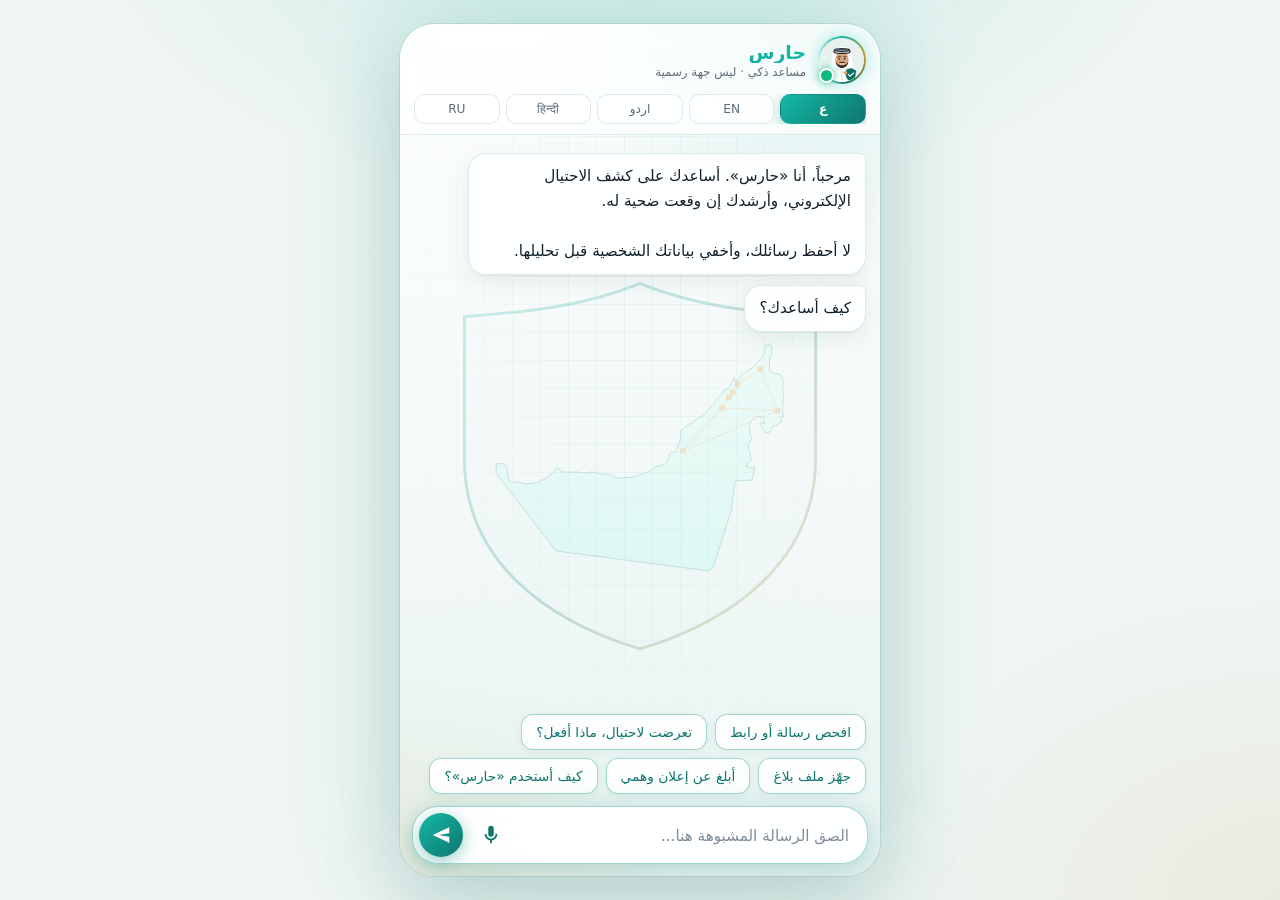
==== commit 6b70ae3f: "Merge pull request #23 from mohamedtorky2022/design/dashboard-colors Authority dashboards in the app" ====
--- a/frontend/index.html
+++ b/frontend/index.html
@@ -13,7 +13,8 @@
   <link rel="icon" href="haris.svg" type="image/svg+xml">
   <link rel="manifest" href="manifest.json">
   <link rel="apple-touch-icon" href="icons/apple-touch-icon.png">
-  <link rel="stylesheet" href="styles.css?v=20261124c">
+  <link rel="stylesheet" href="styles.css?v=20261124d">
+  <link rel="stylesheet" href="splash.css?v=20261124a">
 </head>
 <body>
   <svg class="sprite" width="0" height="0" aria-hidden="true" focusable="false"><defs><linearGradient id="g-shield" x1="0" y1="0" x2="1" y2="1"><stop offset="0" stop-color="#14b8a6"/><stop offset=".55" stop-color="#0f766e"/><stop offset="1" stop-color="#c8942f"/></linearGradient><linearGradient id="g-land" x1="0" y1="0" x2="0" y2="1"><stop offset="0" stop-color="#ccfbf1"/><stop offset="1" stop-color="#99f6e4"/></linearGradient></defs><symbol id="uae" viewBox="-8 -8 1016 805"><path pathLength="1" d="M976.7 102.5 L988.9 108.8 L992.8 112.0 L997.3 129.1 L996.6 141.4 L995.5 151.6 L996.6 160.5 L998.8 169.7 L1000.0 174.6 L998.1 188.1 L995.0 224.7 L994.7 229.3 L994.8 232.1 L998.3 252.7 L993.8 253.3 L991.1 254.9 L990.2 256.7 L991.1 264.8 L991.3 267.6 L989.7 271.9 L983.7 274.8 L980.3 277.7 L978.9 280.6 L976.6 282.4 L967.6 286.0 L959.8 288.0 L957.9 297.9 L950.4 307.2 L942.2 308.6 L936.5 307.9 L933.9 306.5 L916.5 277.3 L920.2 273.0 L926.4 275.1 L931.1 278.6 L927.7 260.2 L925.2 255.8 L920.5 253.2 L915.6 252.1 L909.1 251.9 L904.3 253.3 L897.3 257.2 L892.6 261.2 L888.3 266.2 L881.7 274.1 L879.6 280.0 L881.7 309.8 L882.9 316.2 L887.9 328.1 L881.4 340.3 L874.9 347.4 L878.3 367.6 L882.9 381.4 L885.7 404.3 L868.4 424.3 L885.7 431.6 L899.6 427.1 L889.2 472.9 L830.7 476.7 L816.3 582.8 L755.5 772.0 L741.6 789.3 L208.4 719.4 L0.0 450.0 L0.2 417.1 L8.3 416.2 L29.7 417.0 L39.7 435.9 L38.9 441.8 L39.5 447.2 L42.7 466.5 L45.2 473.7 L48.5 477.2 L56.4 479.4 L73.1 479.6 L104.8 486.8 L130.1 483.6 L135.1 482.7 L139.9 481.3 L155.8 476.2 L177.3 464.7 L195.8 448.9 L208.0 432.9 L217.4 431.7 L223.1 438.6 L228.0 444.7 L247.8 445.5 L283.5 445.2 L306.8 448.9 L312.0 448.3 L325.6 445.6 L342.0 445.6 L363.1 453.2 L381.7 452.1 L391.1 452.4 L405.6 456.6 L411.3 460.6 L413.5 464.6 L417.7 466.6 L477.4 463.0 L529.4 444.3 L542.5 434.8 L554.9 426.9 L583.2 419.0 L592.7 411.3 L598.8 400.0 L601.5 392.8 L603.2 382.8 L608.4 376.6 L617.6 377.6 L623.6 375.8 L643.1 325.0 L639.7 312.1 L639.2 305.8 L651.2 293.4 L700.9 258.6 L713.4 253.4 L715.6 251.8 L722.5 246.6 L725.9 243.8 L739.1 228.4 L749.2 216.2 L752.0 212.7 L754.9 209.0 L757.3 204.9 L759.8 201.1 L767.0 192.2 L775.0 183.5 L780.1 178.0 L781.0 176.6 L789.1 165.3 L800.6 157.8 L803.6 154.8 L809.3 153.2 L814.8 142.8 L817.1 139.6 L820.0 130.9 L822.0 124.4 L825.2 118.6 L829.5 114.9 L829.7 116.6 L825.8 122.6 L826.5 127.7 L834.0 127.5 L843.8 125.2 L845.0 120.8 L847.0 114.8 L856.1 105.4 L867.8 96.7 L891.2 83.1 L925.6 46.1 L929.5 35.5 L935.8 13.2 L937.1 4.2 L952.4 0.0 L959.1 15.8 L955.0 40.2 L949.5 57.5 L949.8 79.8 L951.1 95.6 L953.6 96.4 L958.7 98.1 L970.1 104.7 L976.7 102.5 Z"/></symbol></svg>
@@ -33,7 +34,7 @@
       <small>HARIS · مساعد ذكي · ليس جهة رسمية</small>
     </div>
   </div>
-  <script src="splash.js?v=20261124a"></script>
+  <script src="splash.js?v=20261124b"></script>
   <main class="phone" aria-label="Haris chat">
     <header class="topbar">
       <div class="avatar" aria-hidden="true">
--- a/frontend/splash.css
+++ b/frontend/splash.css
@@ -0,0 +1,99 @@
+/* Haris's opening, shared by the chat and the authority's dashboards: the UAE map draws itself,
+   the seven emirates light up and link, a shield closes around them and the threats break on it. */
+.splash {
+  --brand: #0d9488; --brand-2: #14b8a6; --brand-deep: #0f766e; --gold: #c8942f; --text: #10202b; --muted: #5b6b77;
+  font-family: system-ui, "SF Arabic", "Segoe UI", Tahoma, "IBM Plex Sans Arabic", "Noto Sans Arabic", sans-serif;
+}
+.splash-sprite { position: absolute; width: 0; height: 0; overflow: hidden; }
+.splash {
+  position: fixed;
+  inset: 0;
+  z-index: 50;
+  display: flex;
+  flex-direction: column;
+  align-items: center;
+  justify-content: center;
+  gap: 8px;
+  background:
+    radial-gradient(600px 420px at 50% 38%, rgba(20, 184, 166, .18), transparent 70%),
+    linear-gradient(180deg, #fbfdfd, #e8f5f2);
+  cursor: pointer;
+  /* Without JavaScript the opening still steps aside on its own */
+  animation: splash-out .45s ease-in 4s forwards;
+}
+.splash.leave { animation: splash-out .45s ease-in forwards; }
+@keyframes splash-out { to { opacity: 0; visibility: hidden; } }
+.splash-art { width: min(78vw, 360px); height: auto; overflow: visible; }
+.splash .sh-glow { fill: rgba(20, 184, 166, .10); stroke: none; opacity: 0; }
+.splash .sh-line { fill: none; stroke: url(#g-shield); stroke-width: 14; stroke-linejoin: round; stroke-dasharray: 1; stroke-dashoffset: 1; }
+.splash .land { fill: url(#g-land); opacity: 0; }
+.splash .coast { fill: none; stroke: var(--brand-deep); stroke-width: 5; stroke-linejoin: round; stroke-dasharray: 1; stroke-dashoffset: 1; }
+.splash .link { stroke: var(--gold); stroke-width: 5; stroke-linecap: round; stroke-dasharray: 1; stroke-dashoffset: 1; }
+.splash .core { fill: var(--gold); stroke: #fff; stroke-width: 4; transform-box: fill-box; transform-origin: center; transform: scale(0); }
+.splash .ripple { fill: none; stroke: var(--brand); stroke-width: 4; transform-box: fill-box; transform-origin: center; opacity: 0; }
+.splash .bug { fill: #e53935; stroke: #fff; stroke-width: 6; opacity: 0; transform-box: fill-box; transform-origin: center; }
+.splash .burst { fill: none; stroke: #e53935; stroke-width: 6; opacity: 0; transform-box: fill-box; transform-origin: center; }
+.splash-text { display: flex; flex-direction: column; align-items: center; gap: 4px; text-align: center; padding: 0 24px; opacity: 0; }
+.splash-text strong {
+  font-size: 2.6rem;
+  line-height: 1.1;
+  background: linear-gradient(90deg, var(--brand-deep), var(--brand-2), var(--gold));
+  -webkit-background-clip: text;
+  background-clip: text;
+  color: transparent;
+}
+.splash-text span { font-size: 1rem; color: var(--text); font-weight: 600; }
+.splash-text small { font-size: .74rem; color: var(--muted); letter-spacing: .04em; }
+
+.splash.play .coast { animation: draw 1.1s ease-out .1s forwards; }
+.splash.play .land { animation: fade-in .6s ease-out .8s forwards; }
+.splash.play .node .core { animation: pop .35s cubic-bezier(.3, 1.6, .5, 1) forwards; }
+.splash.play .node .ripple { animation: ripple 1.4s ease-out forwards; }
+.splash.play .n1 .core, .splash.play .n1 .ripple { animation-delay: .9s; }
+.splash.play .n2 .core, .splash.play .n2 .ripple { animation-delay: 1s; }
+.splash.play .n3 .core, .splash.play .n3 .ripple { animation-delay: 1.08s; }
+.splash.play .n4 .core, .splash.play .n4 .ripple { animation-delay: 1.16s; }
+.splash.play .n5 .core, .splash.play .n5 .ripple { animation-delay: 1.24s; }
+.splash.play .n6 .core, .splash.play .n6 .ripple { animation-delay: 1.32s; }
+.splash.play .n7 .core, .splash.play .n7 .ripple { animation-delay: 1.4s; }
+.splash.play .link { animation: draw .5s ease-out 1.35s forwards; }
+.splash.play .sh-glow { animation: fade-in .8s ease-out 1.9s forwards; }
+.splash.play .sh-line { animation: draw 1s cubic-bezier(.6, 0, .3, 1) 1.5s forwards, shield-glow 1.2s ease-out 2.5s; }
+.splash.play .bug { animation: threat-in .7s ease-in forwards; }
+.splash.play .burst { animation: burst .6s ease-out forwards; }
+.splash.play .t1 .bug { --dx: -384px; --dy: -96px; animation-delay: 2.15s; }
+.splash.play .t2 .bug { --dx: 408px; --dy: -144px; animation-delay: 2.25s; }
+.splash.play .t3 .bug { --dx: -360px; --dy: 216px; animation-delay: 2.35s; }
+.splash.play .t4 .bug { --dx: 384px; --dy: 288px; animation-delay: 2.2s; }
+.splash.play .t5 .bug { --dx: 0px; --dy: -408px; animation-delay: 2.3s; }
+.splash.play .t6 .bug { --dx: -192px; --dy: 384px; animation-delay: 2.4s; }
+.splash.play .t1 .burst { animation-delay: 2.85s; }
+.splash.play .t2 .burst { animation-delay: 2.95s; }
+.splash.play .t3 .burst { animation-delay: 3.05s; }
+.splash.play .t4 .burst { animation-delay: 2.9s; }
+.splash.play .t5 .burst { animation-delay: 3s; }
+.splash.play .t6 .burst { animation-delay: 3.1s; }
+.splash.play .splash-text { animation: rise .6s ease-out 2.4s forwards; }
+
+@keyframes draw { to { stroke-dashoffset: 0; } }
+@keyframes fade-in { to { opacity: 1; } }
+@keyframes pop { to { transform: scale(1); } }
+@keyframes rise { from { opacity: 0; transform: translateY(10px); } to { opacity: 1; transform: none; } }
+@keyframes threat-in {
+  0% { opacity: 0; transform: translate(var(--dx), var(--dy)) scale(.6); }
+  25% { opacity: 1; }
+  95% { opacity: 1; transform: translate(0, 0) scale(1); }
+  100% { opacity: 0; transform: translate(0, 0) scale(.2); }
+}
+@keyframes burst { 0% { opacity: .9; transform: scale(1); } 100% { opacity: 0; transform: scale(3.2); } }
+@keyframes shield-glow { 0% { filter: drop-shadow(0 0 0 rgba(20, 184, 166, 0)); } 40% { filter: drop-shadow(0 0 22px rgba(20, 184, 166, .9)); } 100% { filter: drop-shadow(0 0 0 rgba(20, 184, 166, 0)); } }
+
+@media (prefers-reduced-motion: reduce) {
+  .splash .coast, .splash .link, .splash .sh-line { stroke-dashoffset: 0; }
+  .splash .land, .splash-text, .splash .sh-glow { opacity: 1; }
+  .splash .core { transform: none; }
+  .splash.play * { animation: none !important; }
+  .splash { animation-delay: 1.2s; }
+}
+
+@keyframes ripple { 0% { opacity: .9; transform: scale(1); } 100% { opacity: 0; transform: scale(4.5); } }
